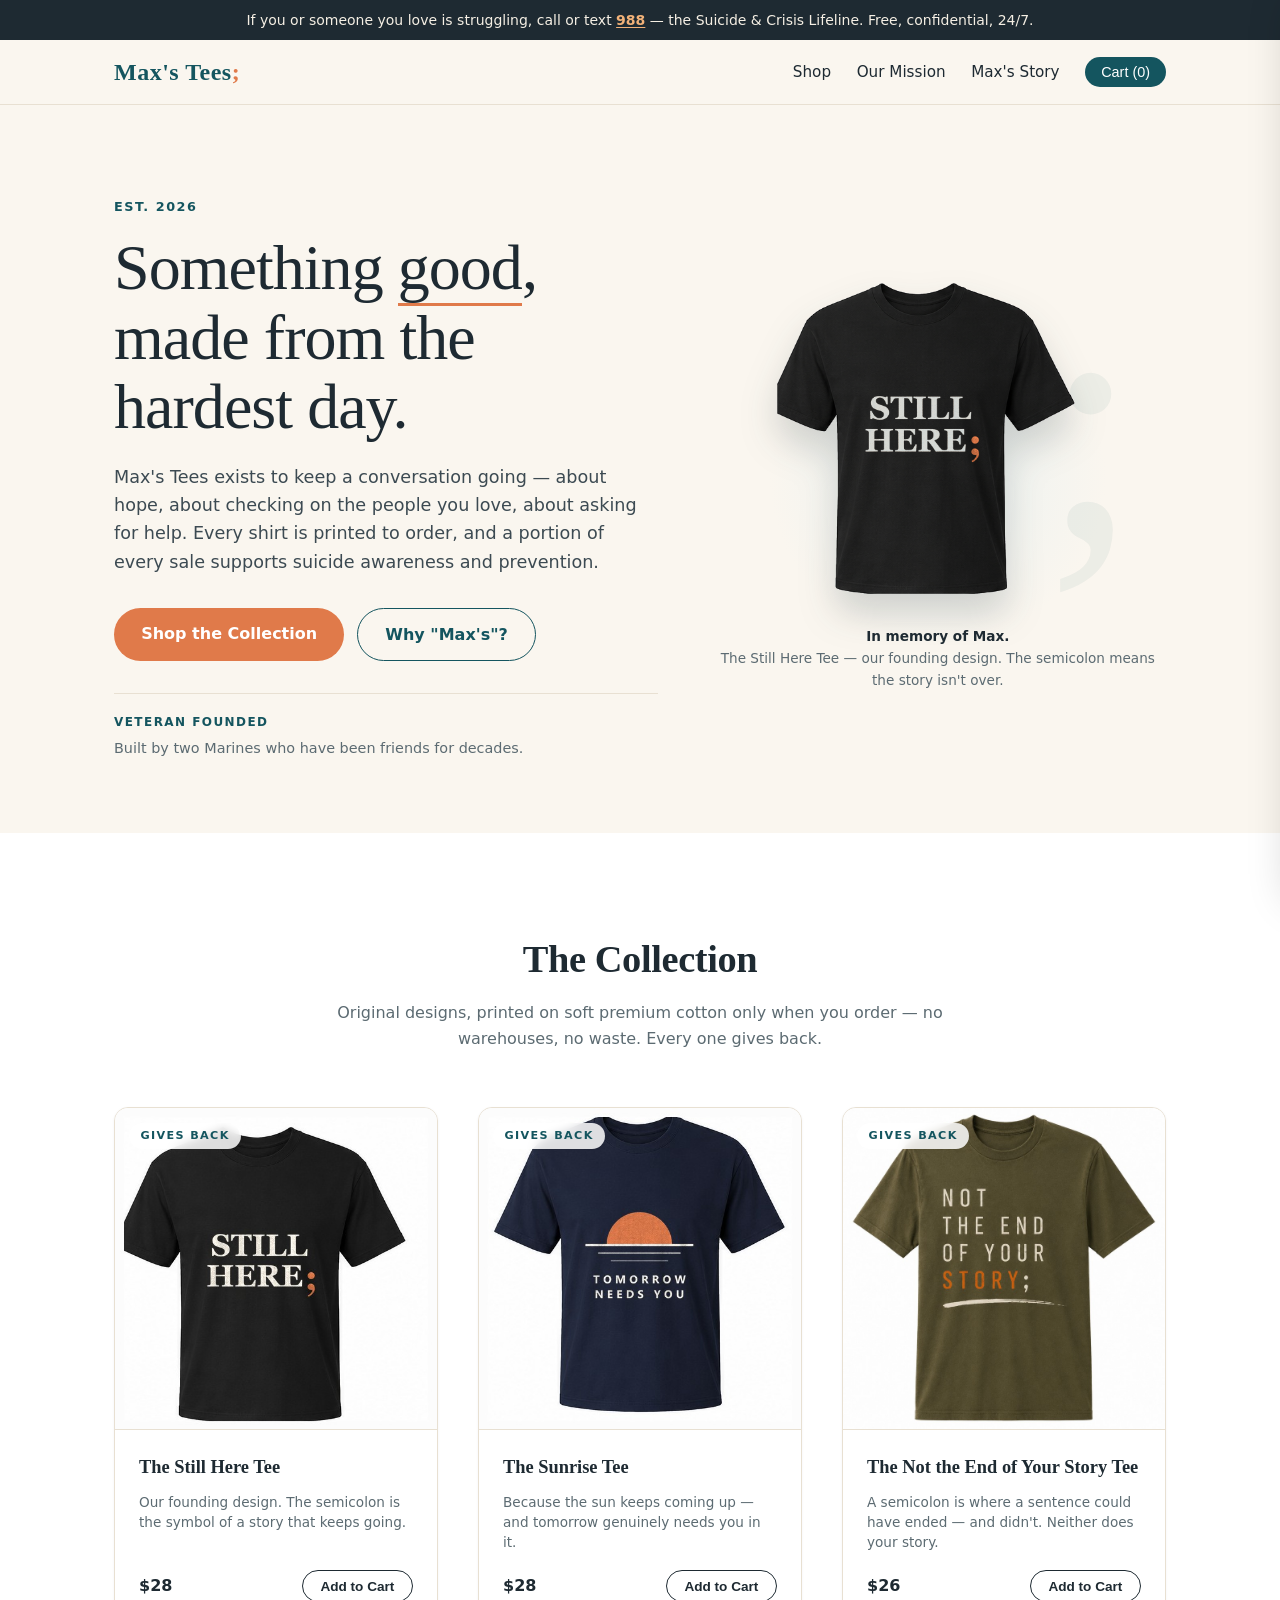
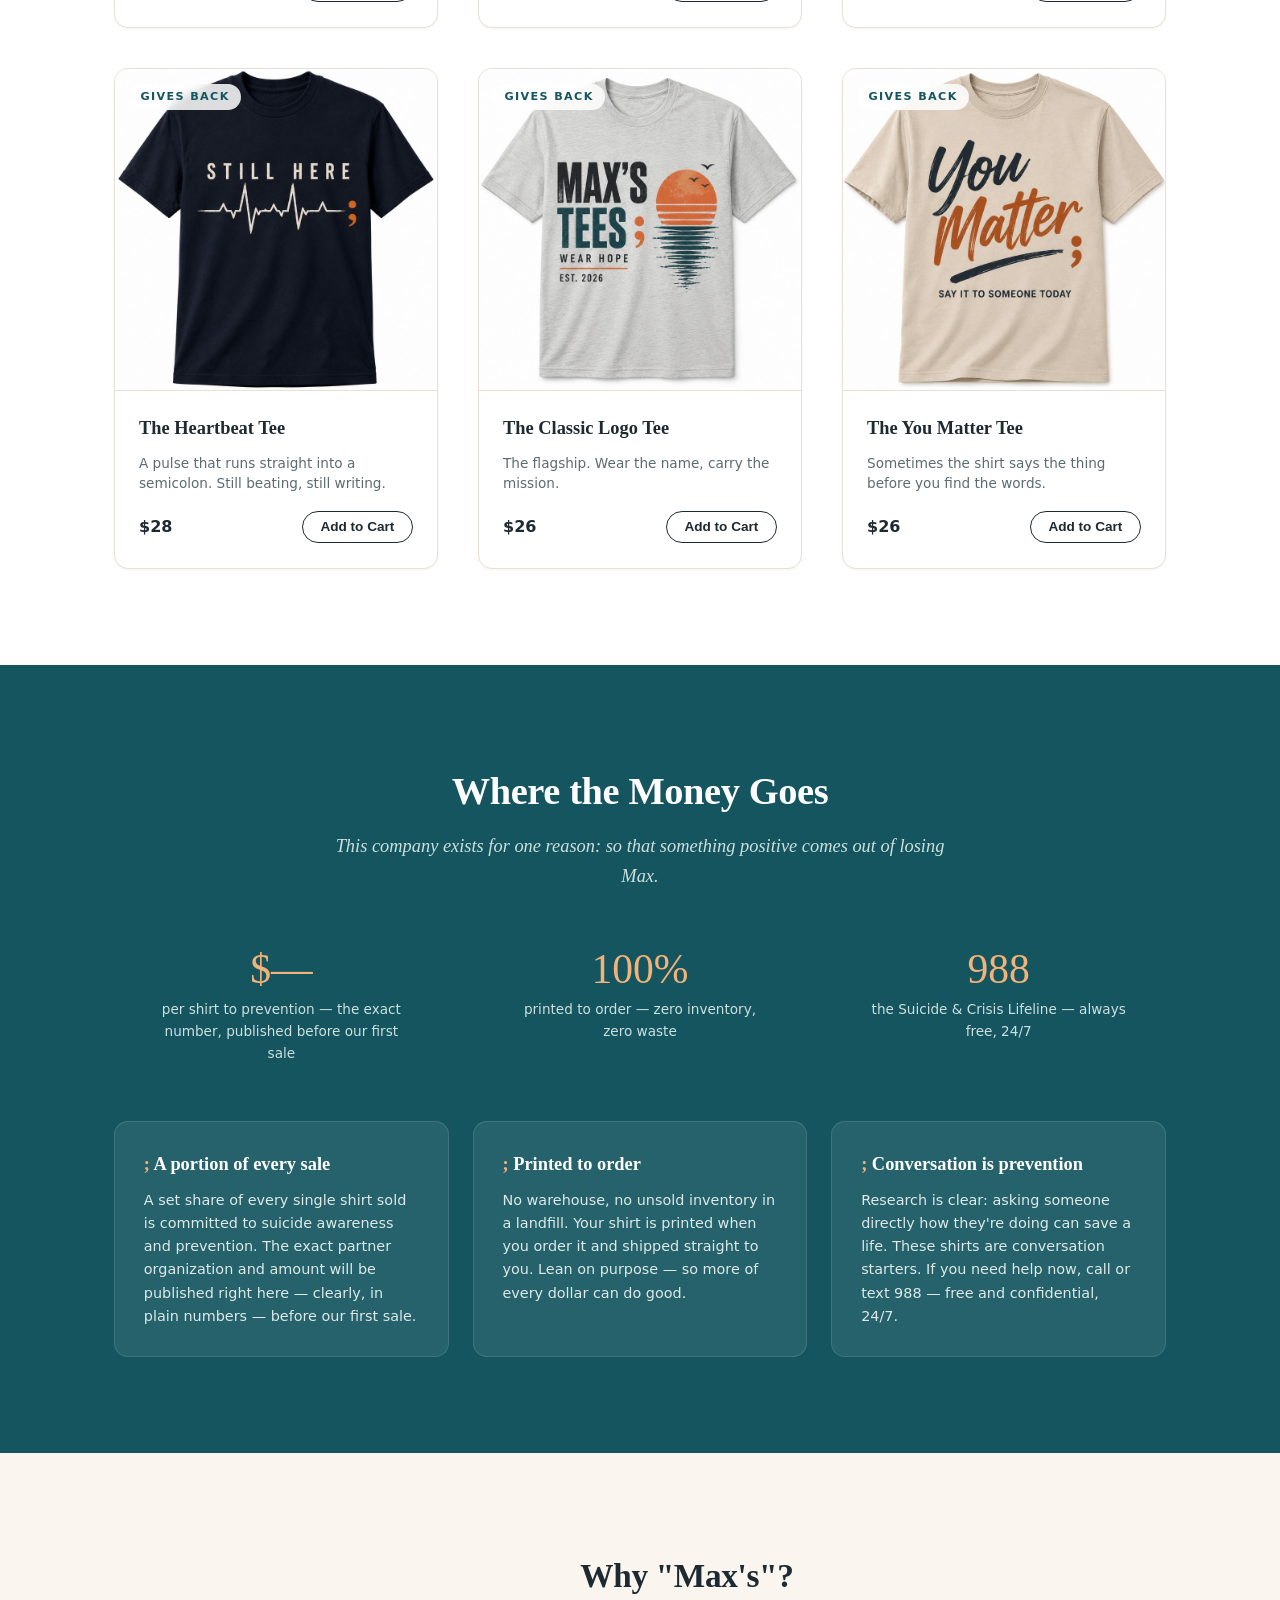
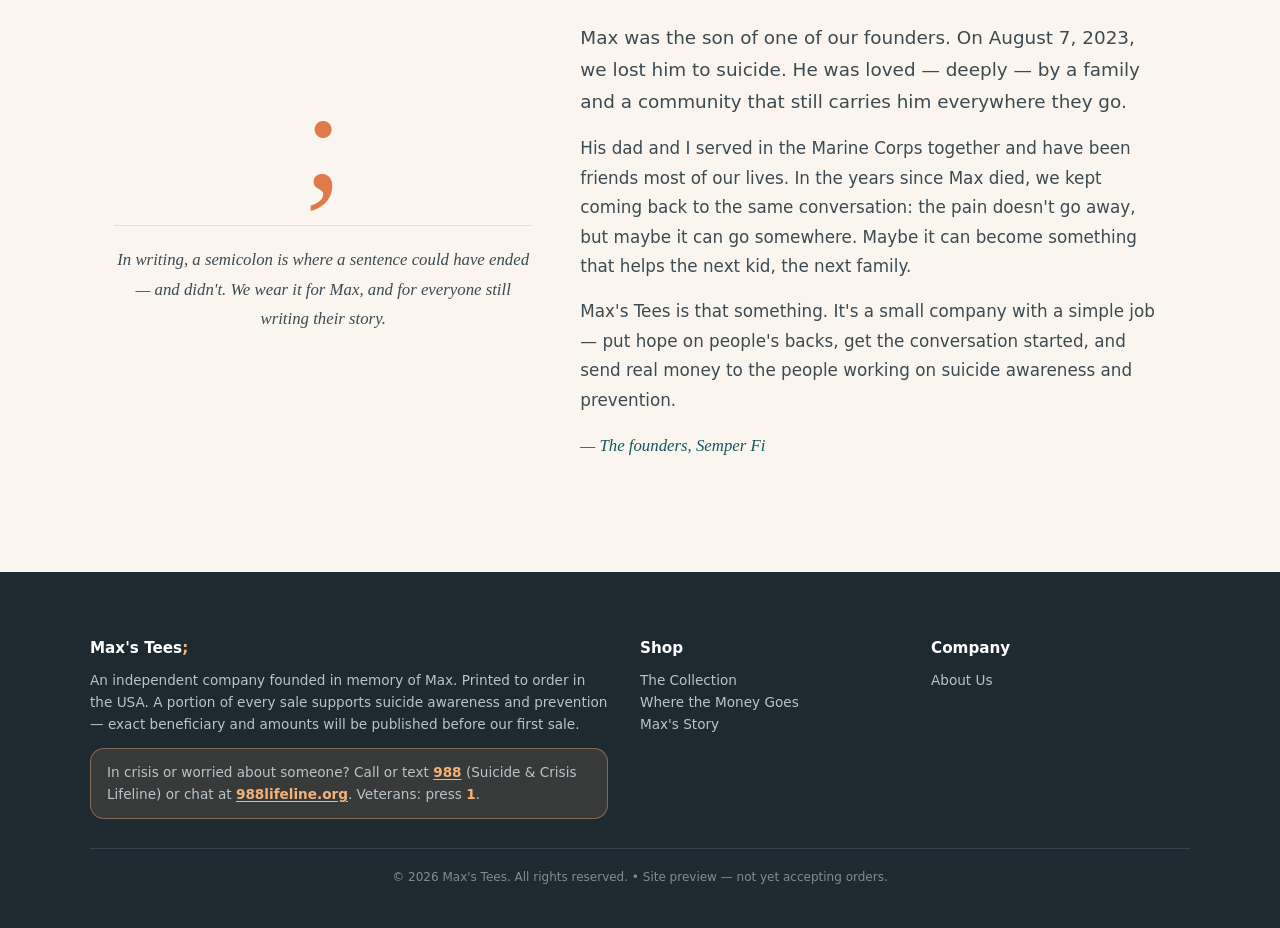
==== index.html @ b29abf9d "Replace Keep Going tee with Not the End of Your Story tee (Jeff's olive mockup) Co-Authored-By: Clau" ====
<!DOCTYPE html>
<html lang="en">
<head>
<meta charset="UTF-8">
<meta name="viewport" content="width=device-width, initial-scale=1.0">
<title>Max's Tees — Wear Hope. Start Conversations.</title>
<meta name="description" content="Max's Tees — a t-shirt company founded in memory of Max. A portion of every sale supports suicide awareness and prevention.">
<meta name="robots" content="noindex"><!-- remove at launch: keeps the preview out of search engines -->
<style>
  :root{
    --cream:#FAF6EF; --cream-deep:#F1EBDF; --ink:#1E2A32; --teal:#14555F;
    --teal-tint:#EAF1F0; --teal-dark:#0E434C; --orange:#E07A4A; --orange-dark:#C96636;
    --card:#FFFFFF; --muted:#5C6B72; --body:#3C4A52; --hairline:#E8E0D2;
    --radius:14px; --radius-pill:999px;
  }
  *{margin:0;padding:0;box-sizing:border-box}
  html{scroll-behavior:smooth}
  body{font-family:"Segoe UI",system-ui,-apple-system,sans-serif;background:var(--cream);color:var(--ink);line-height:1.6}
  h1,h2,h3,.brand{font-family:Georgia,"Times New Roman",serif}
  section{scroll-margin-top:5.5rem}
  .wrap{max-width:1100px;margin:0 auto;padding:0 1.5rem}
  a:focus-visible,button:focus-visible{outline:2px solid var(--teal);outline-offset:3px;border-radius:4px}
  @media(prefers-reduced-motion:reduce){*{transition:none!important;animation:none!important}html{scroll-behavior:auto}}

  .crisis{background:var(--ink);color:#F5EFE4;text-align:center;font-size:.875rem;padding:.55rem 1rem}
  .crisis a{color:#F2B279;font-weight:700;text-decoration:underline;text-underline-offset:2px}

  header{position:sticky;top:0;z-index:50;background:rgba(250,246,239,.92);backdrop-filter:blur(8px);border-bottom:1px solid var(--hairline)}
  .nav{max-width:1100px;margin:0 auto;display:flex;align-items:center;justify-content:space-between;padding:.8rem 1.5rem}
  .brand{font-size:1.5rem;font-weight:700;color:var(--teal);text-decoration:none;letter-spacing:.5px}
  .brand .semi{color:var(--orange);font-weight:900}
  nav ul{display:flex;gap:1.6rem;list-style:none;align-items:center}
  nav a{color:var(--ink);text-decoration:none;font-size:.95rem}
  nav a:hover{color:var(--teal)}
  .cartbtn{background:var(--teal);color:#fff;border:none;border-radius:var(--radius-pill);padding:.45rem 1rem;font-size:.9rem;cursor:pointer;transition:background .2s ease}
  .cartbtn:hover{background:var(--teal-dark)}

  .hero{max-width:1100px;margin:0 auto;padding:5.5rem 1.5rem 4.5rem;display:grid;grid-template-columns:1.2fr 1fr;gap:3rem;align-items:center}
  .kicker{display:inline-block;color:var(--teal);font-size:.8rem;letter-spacing:.12em;text-transform:uppercase;font-weight:600;margin-bottom:1rem}
  .hero h1{font-size:clamp(2.8rem,5.5vw,4rem);line-height:1.08;letter-spacing:-.015em;font-weight:400;margin-bottom:1.4rem}
  .hero h1 em{font-style:normal;border-bottom:3px solid var(--orange)}
  .hero p{color:var(--body);font-size:1.1rem;max-width:34rem;margin-bottom:2rem}
  .ctarow{display:flex;gap:.8rem;flex-wrap:wrap}
  .cta{display:inline-block;background:var(--orange);color:#fff;text-decoration:none;padding:.8rem 1.7rem;border-radius:var(--radius-pill);font-weight:600;transition:background .2s ease,transform .2s ease,box-shadow .2s ease}
  .cta:hover{background:var(--orange-dark);transform:translateY(-1px);box-shadow:0 6px 16px rgba(224,122,74,.35)}
  .cta.ghost{background:transparent;color:var(--teal);border:1.5px solid var(--teal);font-weight:600}
  .cta.ghost:hover{background:var(--teal-tint);box-shadow:none}
  .founders{border-top:1px solid var(--hairline);padding-top:1.2rem;margin-top:2rem;max-width:34rem}
  .founders .vf{display:block;font-size:.75rem;letter-spacing:.12em;text-transform:uppercase;font-weight:700;color:var(--teal);margin-bottom:.2rem}
  .founders span:last-child{font-size:.9rem;color:var(--muted)}

  .herostage{position:relative;text-align:center;padding:2rem 0}
  .herostage .halo{position:absolute;inset:0;margin:auto;width:min(340px,90%);aspect-ratio:1;border-radius:50%;background:radial-gradient(circle,var(--teal-tint) 0%,rgba(234,241,240,0) 70%)}
  .herostage .halo::after{content:";";position:absolute;font-family:Georgia,serif;font-size:22rem;color:rgba(20,85,95,.06);top:-4rem;right:-2rem;line-height:1}
  .herostage img{position:relative;width:100%;max-width:340px;filter:drop-shadow(0 20px 18px rgba(30,42,50,.18))}
  .herostage .cap{position:relative;font-size:.85rem;color:var(--muted);margin-top:1rem}
  .herostage .cap b{color:var(--ink)}

  .band{padding:6rem 0}
  .band.white{background:#FFFFFF}
  .band.teal{background:var(--teal);color:#F2F7F6}
  .sechead{text-align:center;margin-bottom:3.5rem}
  .sechead h2{font-size:clamp(1.9rem,3vw,2.6rem);letter-spacing:-.01em;color:var(--ink)}
  .sechead p{color:var(--muted);max-width:40rem;margin:.6rem auto 0}
  .band.teal .sechead h2{color:#fff}
  .band.teal .sechead p{color:#CDE0DE;font-family:Georgia,serif;font-style:italic;font-size:1.15rem}

  .grid{display:grid;grid-template-columns:repeat(3,1fr);gap:2.5rem}
  .product{background:var(--card);border-radius:var(--radius);overflow:hidden;border:1px solid var(--hairline);box-shadow:0 1px 3px rgba(30,42,50,.05);display:flex;flex-direction:column;transition:box-shadow .3s ease,border-color .3s ease}
  .product:hover{border-color:#D8CFBC;box-shadow:0 12px 32px rgba(30,42,50,.10)}
  .art{position:relative;background:#fff;aspect-ratio:1/1;overflow:hidden;border-bottom:1px solid var(--hairline)}
  .art img{width:100%;height:100%;object-fit:cover;transition:transform .35s ease}
  .product:hover .art img{transform:scale(1.05)}
  .give{position:absolute;top:.9rem;left:.9rem;background:rgba(255,255,255,.85);backdrop-filter:blur(4px);padding:.25rem .7rem;border-radius:var(--radius-pill);font-size:.7rem;color:var(--teal);letter-spacing:.12em;text-transform:uppercase;font-weight:600}
  .pbody{padding:1.4rem 1.5rem 1.6rem;display:flex;flex-direction:column;gap:.6rem;flex:1}
  .pname{font-family:Georgia,serif;font-weight:700;font-size:1.15rem}
  .pdesc{font-size:.85rem;line-height:1.5;color:var(--muted);flex:1}
  .prow{display:flex;align-items:center;justify-content:space-between;margin-top:.5rem}
  .price{font-weight:600;color:var(--ink);font-size:1rem;font-variant-numeric:tabular-nums}
  .add{background:none;color:var(--ink);border:1.5px solid var(--ink);border-radius:var(--radius-pill);padding:.45rem 1.1rem;cursor:pointer;font-size:.85rem;font-weight:600;transition:all .2s ease}
  .add:hover{background:var(--ink);color:#fff}

  .stats{display:grid;grid-template-columns:repeat(3,1fr);gap:1.5rem;text-align:center;margin-bottom:3.5rem}
  .stat .num{font-family:Georgia,serif;font-size:2.6rem;color:#F2B279;line-height:1.1}
  .stat .lab{font-size:.85rem;color:#CDE0DE;max-width:16rem;margin:.4rem auto 0}
  .mcards{display:grid;grid-template-columns:repeat(auto-fit,minmax(240px,1fr));gap:1.5rem}
  .mcard{background:rgba(255,255,255,.08);border:1px solid rgba(255,255,255,.12);border-radius:var(--radius);padding:1.8rem}
  .mcard h3{font-family:Georgia,serif;font-size:1.15rem;margin-bottom:.6rem;color:#fff}
  .mcard h3::before{content:"; ";color:#F2B279}
  .mcard p{font-size:.9rem;color:#DCE9E7}

  .story{display:grid;grid-template-columns:1fr 1.4fr;gap:3rem;align-items:center}
  .memorial{text-align:center}
  .memorial .semiBig{font-size:9rem;color:var(--orange);font-family:Georgia,serif;line-height:.9}
  .memorial p{font-family:Georgia,serif;font-style:italic;font-size:1.05rem;color:var(--ink);max-width:16rem;margin:1.2rem auto 0;border-top:1px solid var(--hairline);padding-top:1.2rem}
  .story h2{color:var(--ink);font-size:clamp(1.8rem,2.6vw,2.4rem);letter-spacing:-.01em;margin-bottom:1.2rem}
  .story p{color:var(--body);font-size:1.05rem;line-height:1.75;max-width:56ch;margin-bottom:1rem}
  .story p.lede{font-size:1.15rem}
  .story .sig{font-family:Georgia,serif;font-style:italic;color:var(--teal)}

  footer{background:var(--ink);color:#B9C4C9;padding:4rem 1.5rem 2.5rem}
  .fwrap{max-width:1100px;margin:0 auto;display:grid;grid-template-columns:2fr 1fr 1fr;gap:2rem}
  footer h4{color:#fff;margin-bottom:.6rem;font-size:.95rem}
  footer h4 .semi{color:#F2B279}
  footer p,footer a{font-size:.85rem;color:#B9C4C9;text-decoration:none}
  footer a:hover{color:#fff}
  .f988{background:rgba(242,178,121,.12);border:1px solid rgba(242,178,121,.4);border-radius:var(--radius);padding:.8rem 1rem;margin-top:.8rem;font-size:.85rem}
  .f988 b{color:#F2B279}
  .f988 a{color:#F2B279;font-weight:700;text-decoration:underline;text-underline-offset:2px}
  .copyright{max-width:1100px;margin:1.8rem auto 0;padding-top:1.2rem;border-top:1px solid #33424B;font-size:.75rem;color:#7E8D94;text-align:center}

  .scrim{position:fixed;inset:0;background:rgba(30,42,50,.35);opacity:0;pointer-events:none;transition:opacity .25s ease;z-index:90}
  .scrim.show{opacity:1;pointer-events:auto}
  .drawer{position:fixed;top:0;right:-380px;width:360px;max-width:92vw;height:100vh;background:#fff;box-shadow:-10px 0 40px rgba(0,0,0,.18);z-index:100;transition:right .25s ease;display:flex;flex-direction:column}
  .drawer.open{right:0}
  .dhead{display:flex;justify-content:space-between;align-items:center;padding:1rem 1.5rem;border-bottom:1px solid #EEE}
  .dclose{background:none;border:none;font-size:1.3rem;cursor:pointer;color:var(--muted)}
  .ditems{flex:1;overflow-y:auto;padding:1rem 1.5rem}
  .ditem{display:flex;justify-content:space-between;gap:.6rem;padding:.6rem 0;border-bottom:1px dashed var(--hairline);font-size:.9rem}
  .ditem .qty{color:var(--muted)}
  .dempty{color:var(--muted);font-size:.9rem;text-align:center;margin-top:2rem}
  .dfoot{padding:1rem 1.5rem;border-top:1px solid #EEE}
  .subtotal{display:flex;justify-content:space-between;font-weight:700;margin-bottom:.8rem;font-variant-numeric:tabular-nums}
  .checkout{width:100%;background:var(--orange);color:#fff;border:none;border-radius:var(--radius-pill);padding:.8rem;font-weight:600;cursor:pointer;transition:background .2s ease}
  .checkout:hover{background:var(--orange-dark)}
  .dnote{font-size:.75rem;color:var(--muted);text-align:center;margin-top:.6rem}

  .toast{position:fixed;bottom:1.5rem;left:50%;transform:translateX(-50%) translateY(20px);background:var(--ink);color:#fff;padding:.7rem 1.4rem;border-radius:var(--radius-pill);font-size:.9rem;opacity:0;pointer-events:none;transition:all .25s ease;z-index:120}
  .toast.show{opacity:1;transform:translateX(-50%) translateY(0)}

  @media(max-width:900px){
    .grid{grid-template-columns:repeat(2,1fr);gap:1.5rem}
  }
  @media(max-width:820px){
    .hero{grid-template-columns:1fr;padding-top:3rem;gap:2rem}
    .story{grid-template-columns:1fr}
    .memorial .semiBig{font-size:6rem}
    .fwrap{grid-template-columns:1fr}
    .stats{grid-template-columns:1fr;gap:1rem}
    nav ul{gap:1rem}
    nav ul li.hidesm{display:none}
    .band{padding:4rem 0}
  }
  @media(max-width:560px){
    .grid{grid-template-columns:1fr}
  }
</style>
</head>
<body>

<div class="crisis">If you or someone you love is struggling, call or text <a href="tel:988">988</a> — the Suicide &amp; Crisis Lifeline. Free, confidential, 24/7.</div>

<header>
  <div class="nav">
    <a class="brand" href="#top">Max's Tees<span class="semi">;</span></a>
    <nav>
      <ul>
        <li><a href="#shop">Shop</a></li>
        <li class="hidesm"><a href="#mission">Our Mission</a></li>
        <li class="hidesm"><a href="#story">Max's Story</a></li>
        <li><button class="cartbtn" onclick="toggleDrawer()">Cart (<span id="cartCount">0</span>)</button></li>
      </ul>
    </nav>
  </div>
</header>

<main id="top">
  <div class="hero">
    <div>
      <span class="kicker">Est. 2026</span>
      <h1>Something <em>good</em>, made from the hardest day.</h1>
      <p>Max's Tees exists to keep a conversation going — about hope, about checking on the people you love, about asking for help. Every shirt is printed to order, and a portion of every sale supports suicide awareness and prevention.</p>
      <div class="ctarow">
        <a class="cta" href="#shop">Shop the Collection</a>
        <a class="cta ghost" href="#story">Why "Max's"?</a>
      </div>
      <div class="founders">
        <span class="vf">Veteran Founded</span>
        <span>Built by two Marines who have been friends for decades.</span>
      </div>
    </div>
    <div class="herostage">
      <div class="halo"></div>
      <img src="img/tee-still-here-cut.png" alt="The Still Here Tee — black shirt with STILL HERE; printed on the chest">
      <div class="cap"><b>In memory of Max.</b><br>The Still Here Tee — our founding design. The semicolon means the story isn't over.</div>
    </div>
  </div>

  <section id="shop" class="band white">
    <div class="wrap">
      <div class="sechead">
        <h2>The Collection</h2>
        <p>Original designs, printed on soft premium cotton only when you order — no warehouses, no waste. Every one gives back.</p>
      </div>
      <div class="grid">

        <div class="product">
          <div class="art"><span class="give">Gives back</span><img src="img/tee-still-here.jpg" alt="Black tee printed with STILL HERE;"></div>
          <div class="pbody">
            <div class="pname">The Still Here Tee</div>
            <div class="pdesc">Our founding design. The semicolon is the symbol of a story that keeps going.</div>
            <div class="prow"><span class="price">$28</span><button class="add" onclick="addToCart('The Still Here Tee',28)">Add to Cart</button></div>
          </div>
        </div>

        <div class="product">
          <div class="art"><span class="give">Gives back</span><img src="img/tee-sunrise.jpg" alt="Navy tee printed with a rising sun and TOMORROW NEEDS YOU"></div>
          <div class="pbody">
            <div class="pname">The Sunrise Tee</div>
            <div class="pdesc">Because the sun keeps coming up — and tomorrow genuinely needs you in it.</div>
            <div class="prow"><span class="price">$28</span><button class="add" onclick="addToCart('The Sunrise Tee',28)">Add to Cart</button></div>
          </div>
        </div>

        <div class="product">
          <div class="art"><span class="give">Gives back</span><img src="img/tee-story.jpg" alt="Military green tee printed with NOT THE END OF YOUR STORY; and an underline stroke"></div>
          <div class="pbody">
            <div class="pname">The Not the End of Your Story Tee</div>
            <div class="pdesc">A semicolon is where a sentence could have ended — and didn't. Neither does your story.</div>
            <div class="prow"><span class="price">$26</span><button class="add" onclick="addToCart('The Not the End of Your Story Tee',26)">Add to Cart</button></div>
          </div>
        </div>

        <div class="product">
          <div class="art"><span class="give">Gives back</span><img src="img/tee-heartbeat.jpg" alt="Navy tee printed with STILL HERE above a heartbeat line ending in a semicolon"></div>
          <div class="pbody">
            <div class="pname">The Heartbeat Tee</div>
            <div class="pdesc">A pulse that runs straight into a semicolon. Still beating, still writing.</div>
            <div class="prow"><span class="price">$28</span><button class="add" onclick="addToCart('The Heartbeat Tee',28)">Add to Cart</button></div>
          </div>
        </div>

        <div class="product">
          <div class="art"><span class="give">Gives back</span><img src="img/tee-logo.jpg" alt="Heather gray tee with the MAX'S TEES; logo, Wear Hope Est. 2026, and a sunset over water"></div>
          <div class="pbody">
            <div class="pname">The Classic Logo Tee</div>
            <div class="pdesc">The flagship. Wear the name, carry the mission.</div>
            <div class="prow"><span class="price">$26</span><button class="add" onclick="addToCart('The Classic Logo Tee',26)">Add to Cart</button></div>
          </div>
        </div>

        <div class="product">
          <div class="art"><span class="give">Gives back</span><img src="img/tee-you-matter.jpg" alt="Sand tee printed with You Matter in brush script, a semicolon, and Say It To Someone Today"></div>
          <div class="pbody">
            <div class="pname">The You Matter Tee</div>
            <div class="pdesc">Sometimes the shirt says the thing before you find the words.</div>
            <div class="prow"><span class="price">$26</span><button class="add" onclick="addToCart('The You Matter Tee',26)">Add to Cart</button></div>
          </div>
        </div>

      </div>
    </div>
  </section>

  <section id="mission" class="band teal">
    <div class="wrap">
      <div class="sechead">
        <h2>Where the Money Goes</h2>
        <p>This company exists for one reason: so that something positive comes out of losing Max.</p>
      </div>
      <div class="stats">
        <div class="stat"><div class="num">$&mdash;</div><div class="lab">per shirt to prevention — the exact number, published before our first sale</div></div>
        <div class="stat"><div class="num">100%</div><div class="lab">printed to order — zero inventory, zero waste</div></div>
        <div class="stat"><div class="num">988</div><div class="lab">the Suicide &amp; Crisis Lifeline — always free, 24/7</div></div>
      </div>
      <div class="mcards">
        <div class="mcard">
          <h3>A portion of every sale</h3>
          <p>A set share of every single shirt sold is committed to suicide awareness and prevention. The exact partner organization and amount will be published right here — clearly, in plain numbers — before our first sale.</p>
        </div>
        <div class="mcard">
          <h3>Printed to order</h3>
          <p>No warehouse, no unsold inventory in a landfill. Your shirt is printed when you order it and shipped straight to you. Lean on purpose — so more of every dollar can do good.</p>
        </div>
        <div class="mcard">
          <h3>Conversation is prevention</h3>
          <p>Research is clear: asking someone directly how they're doing can save a life. These shirts are conversation starters. If you need help now, call or text 988 — free and confidential, 24/7.</p>
        </div>
      </div>
    </div>
  </section>

  <section id="story" class="band">
    <div class="wrap">
      <div class="story">
        <div class="memorial">
          <div class="semiBig">;</div>
          <p>In writing, a semicolon is where a sentence could have ended — and didn't. We wear it for Max, and for everyone still writing their story.</p>
        </div>
        <div>
          <h2>Why "Max's"?</h2>
          <p class="lede">Max was the son of one of our founders. On August 7, 2023, we lost him to suicide. He was loved — deeply — by a family and a community that still carries him everywhere they go.</p>
          <p>His dad and I served in the Marine Corps together and have been friends most of our lives. In the years since Max died, we kept coming back to the same conversation: the pain doesn't go away, but maybe it can go somewhere. Maybe it can become something that helps the next kid, the next family.</p>
          <p>Max's Tees is that something. It's a small company with a simple job — put hope on people's backs, get the conversation started, and send real money to the people working on suicide awareness and prevention.</p>
          <p class="sig">— The founders, Semper Fi</p>
        </div>
      </div>
    </div>
  </section>
</main>

<footer>
  <div class="fwrap">
    <div>
      <h4>Max's Tees<span class="semi">;</span></h4>
      <p>An independent company founded in memory of Max. Printed to order in the USA. A portion of every sale supports suicide awareness and prevention — exact beneficiary and amounts will be published before our first sale.</p>
      <div class="f988">In crisis or worried about someone? Call or text <a href="tel:988">988</a> (Suicide &amp; Crisis Lifeline) or chat at <a href="https://988lifeline.org">988lifeline.org</a>. Veterans: press <b>1</b>.</div>
    </div>
    <div>
      <h4>Shop</h4>
      <p><a href="#shop">The Collection</a></p>
      <p><a href="#mission">Where the Money Goes</a></p>
      <p><a href="#story">Max's Story</a></p>
    </div>
    <div>
      <h4>Company</h4>
      <p><a href="#story">About Us</a></p>
    </div>
  </div>
  <div class="copyright">&copy; 2026 Max's Tees. All rights reserved. &bull; Site preview — not yet accepting orders.</div>
</footer>

<div class="scrim" id="scrim" onclick="toggleDrawer()"></div>
<div class="drawer" id="drawer">
  <div class="dhead"><strong>Your Cart</strong><button class="dclose" onclick="toggleDrawer()">&times;</button></div>
  <div class="ditems" id="ditems"><div class="dempty">Your cart is empty — go find a shirt that says something.</div></div>
  <div class="dfoot">
    <div class="subtotal"><span>Subtotal</span><span id="subtotal">$0</span></div>
    <button class="checkout" onclick="toast('Checkout opens at launch — thanks for previewing Max\'s Tees')">Checkout</button>
    <div class="dnote">Preview mode: ordering goes live at launch.</div>
  </div>
</div>

<div class="toast" id="toast"></div>

<script>
  const cart = {};
  function addToCart(name, price){
    cart[name] = cart[name] || {price, qty:0};
    cart[name].qty++;
    render();
    toast(name + ' added to cart');
  }
  function render(){
    let count=0, sub=0, html='';
    for(const [name,item] of Object.entries(cart)){
      count += item.qty; sub += item.qty*item.price;
      html += `<div class="ditem"><span>${name} <span class="qty">&times;${item.qty}</span></span><span>$${item.qty*item.price}</span></div>`;
    }
    document.getElementById('cartCount').textContent = count;
    document.getElementById('subtotal').textContent = '$'+sub;
    document.getElementById('ditems').innerHTML = html || '<div class="dempty">Your cart is empty — go find a shirt that says something.</div>';
  }
  function toggleDrawer(){
    document.getElementById('drawer').classList.toggle('open');
    document.getElementById('scrim').classList.toggle('show');
  }
  let toastTimer;
  function toast(msg){
    const t = document.getElementById('toast');
    t.textContent = msg; t.classList.add('show');
    clearTimeout(toastTimer);
    toastTimer = setTimeout(()=>t.classList.remove('show'), 2200);
  }
</script>
</body>
</html>
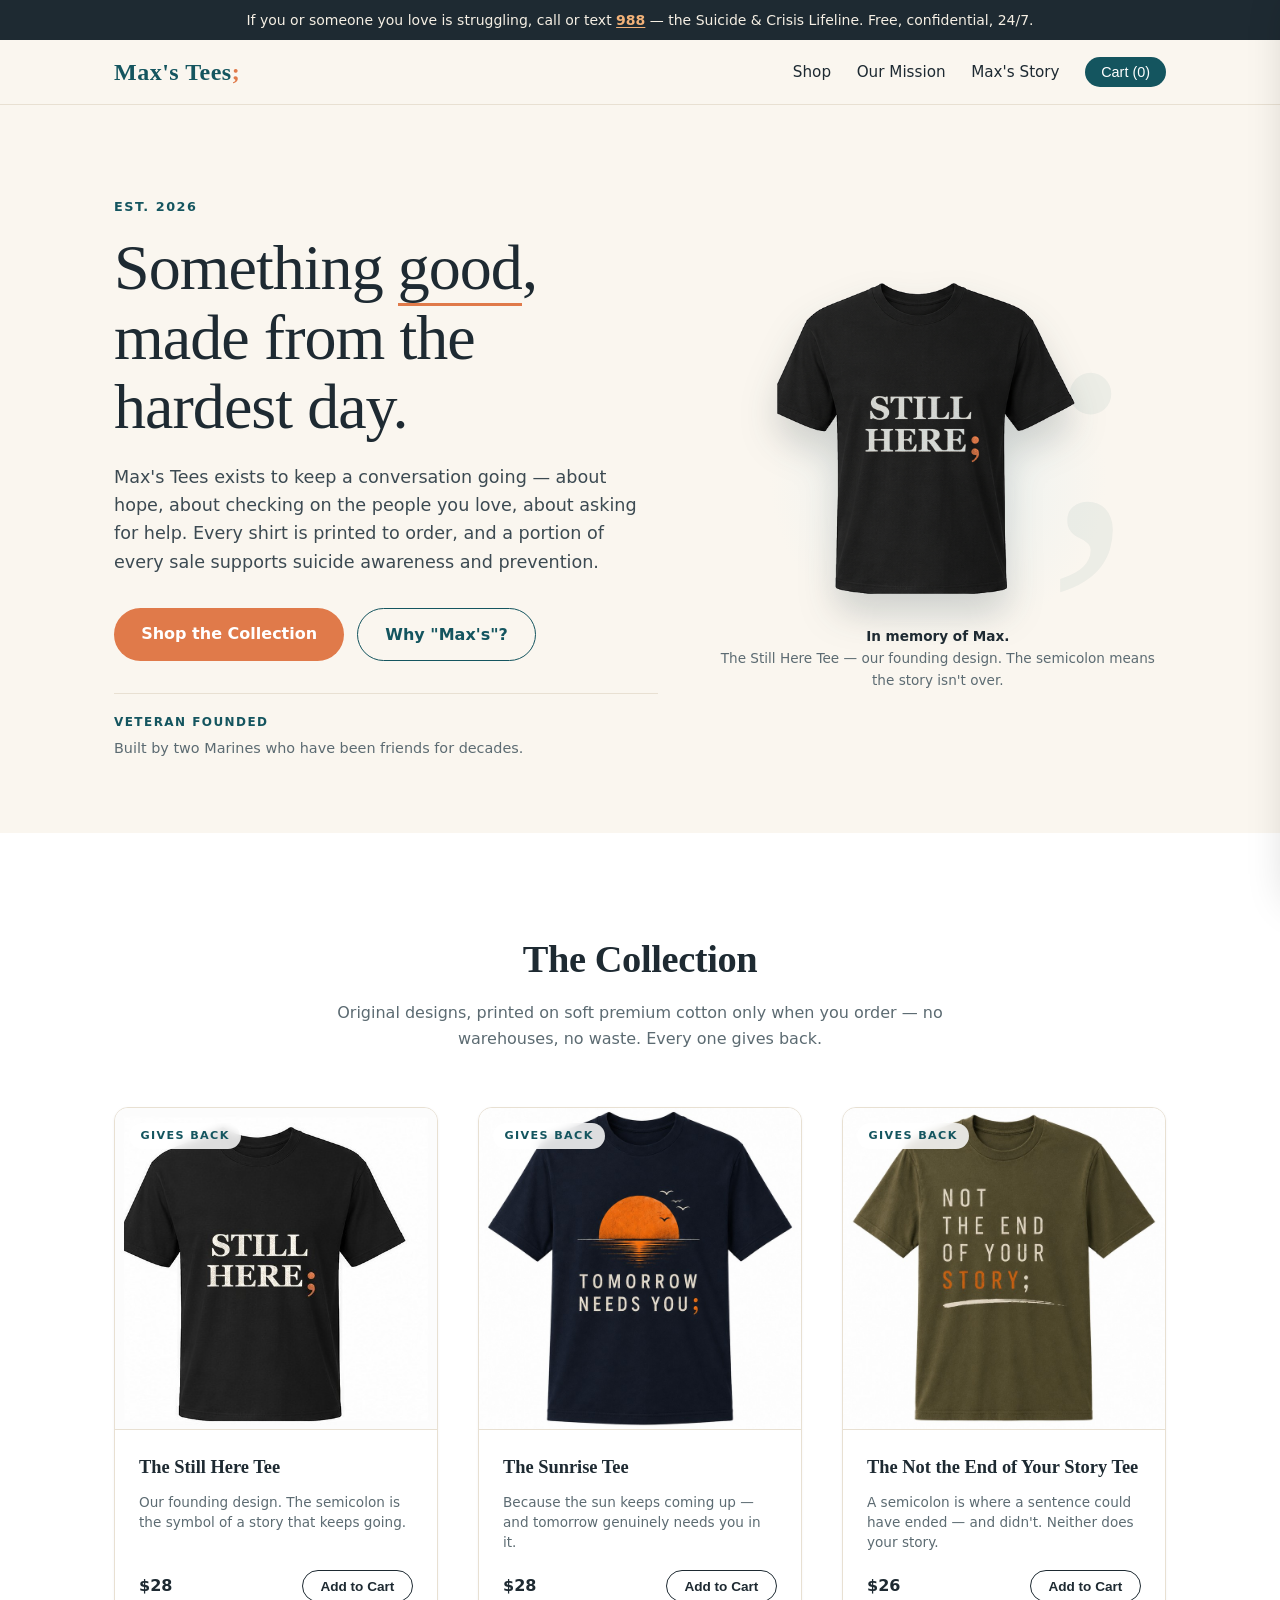
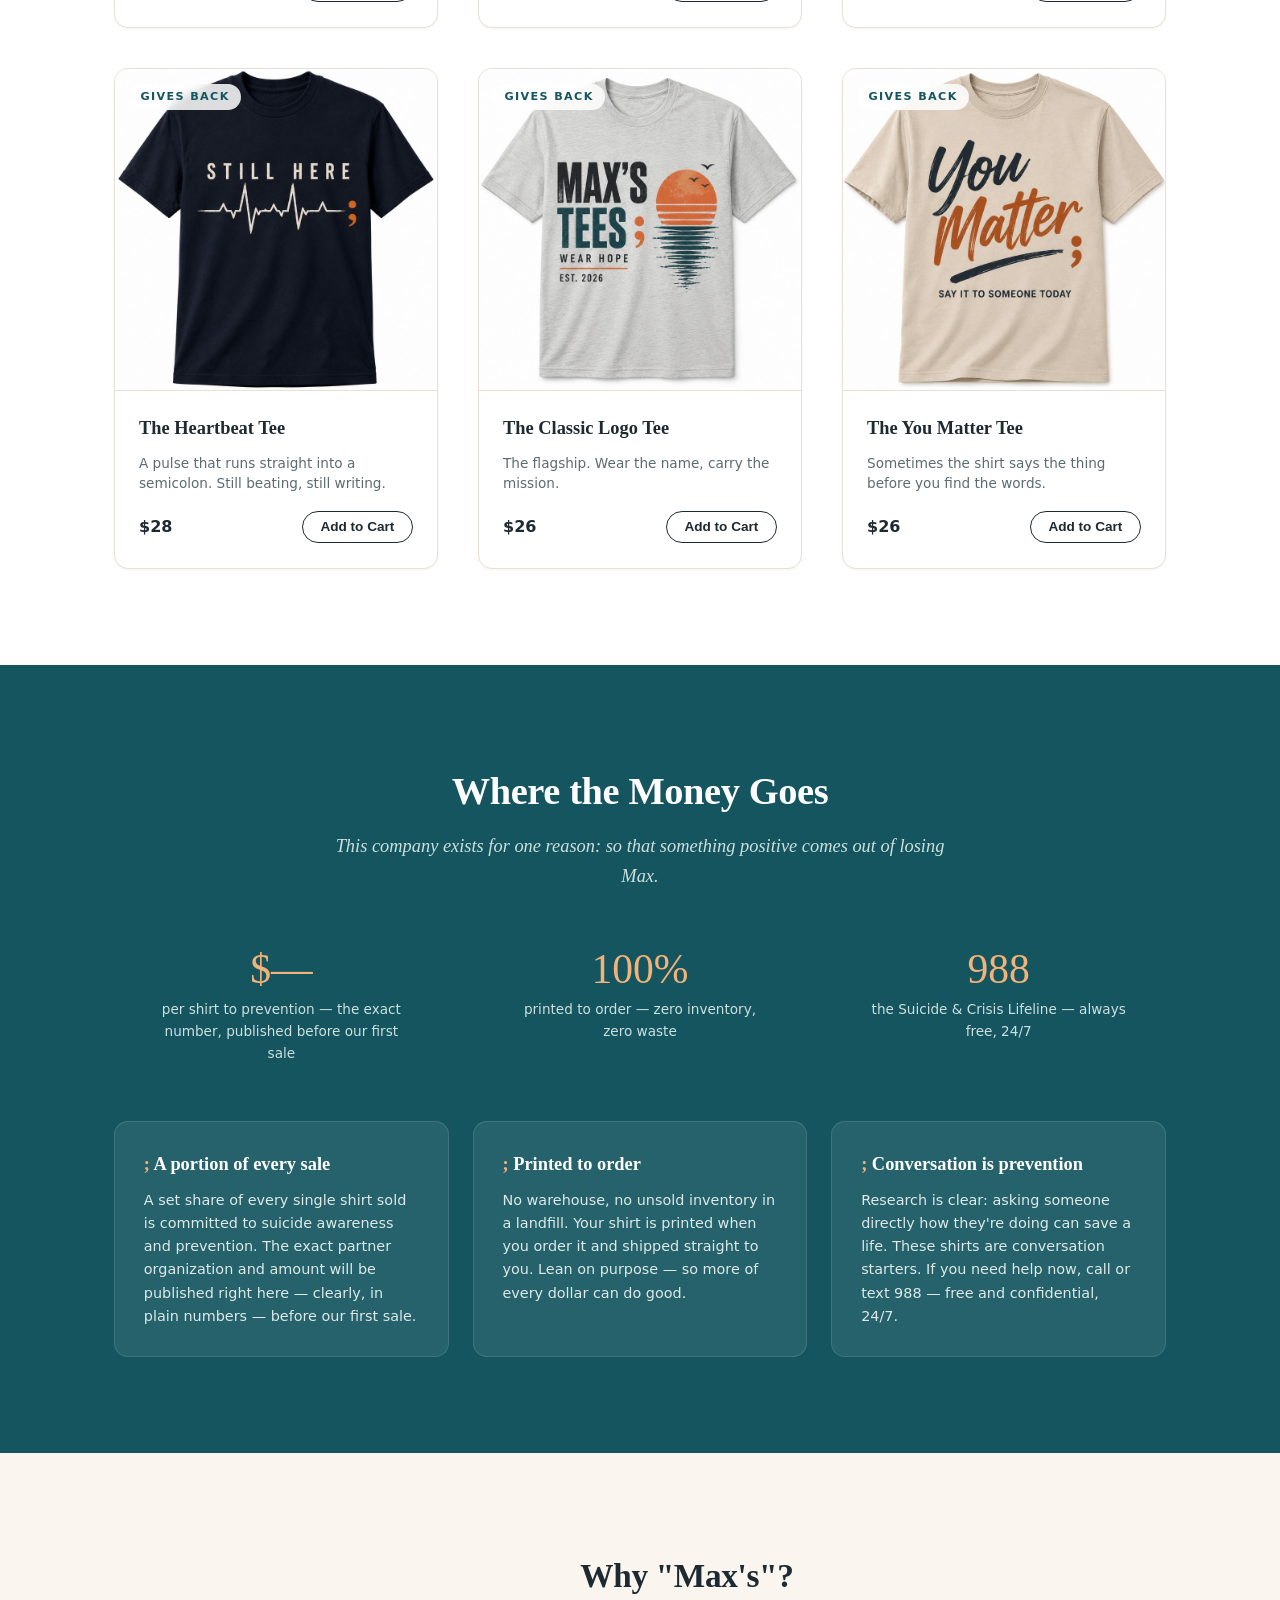
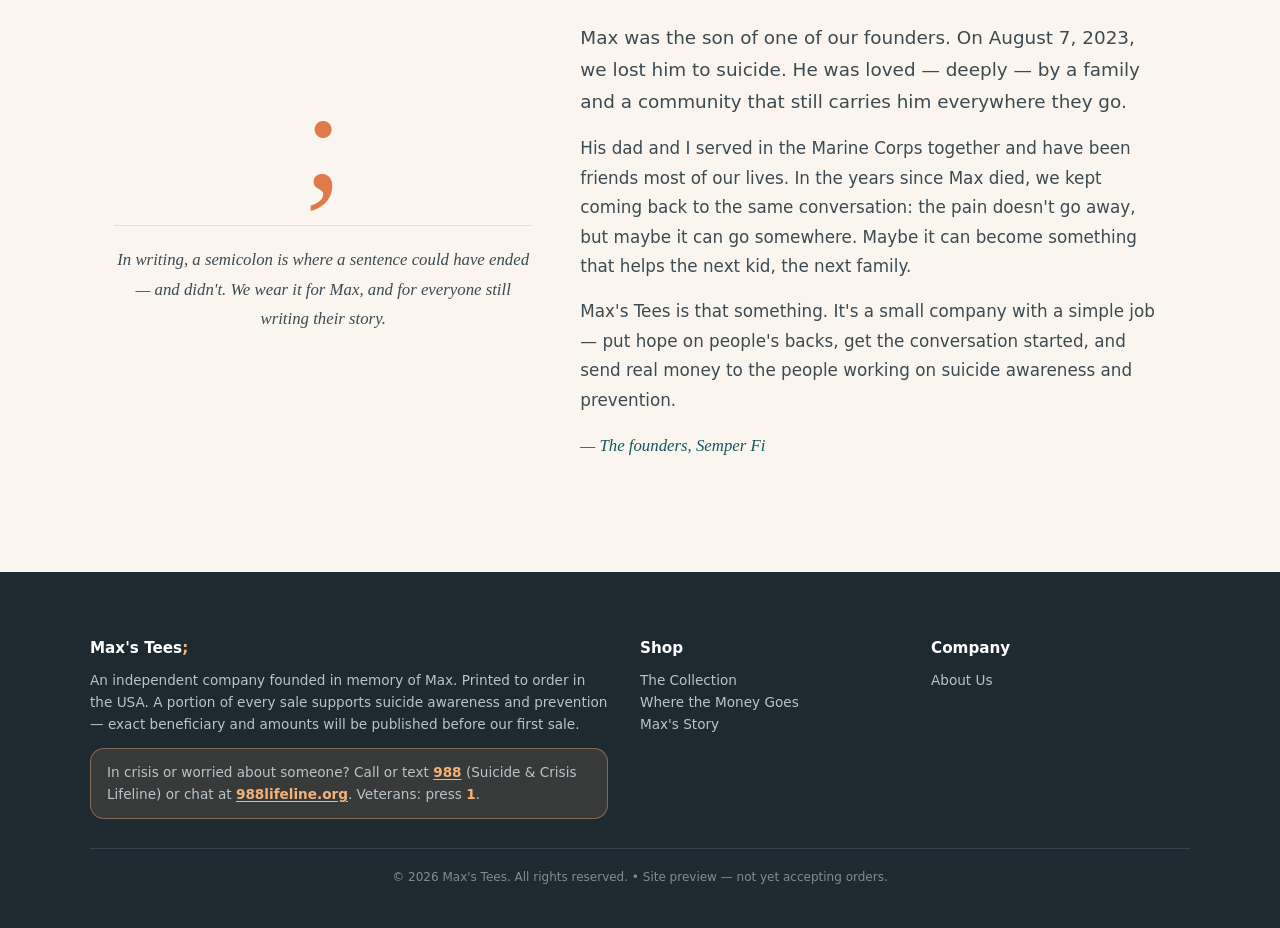
==== commit 856035fc: "Sunrise tee: swap in Jeff's Tomorrow Needs You navy sunset mockup Co-Authored-By: Claude Fable 5 <no" ====
--- a/index.html
+++ b/index.html
@@ -204,7 +204,7 @@
         </div>
 
         <div class="product">
-          <div class="art"><span class="give">Gives back</span><img src="img/tee-sunrise.jpg" alt="Navy tee printed with a rising sun and TOMORROW NEEDS YOU"></div>
+          <div class="art"><span class="give">Gives back</span><img src="img/tee-sunrise.jpg" alt="Navy tee printed with a large sun setting over water, birds, and TOMORROW NEEDS YOU;"></div>
           <div class="pbody">
             <div class="pname">The Sunrise Tee</div>
             <div class="pdesc">Because the sun keeps coming up — and tomorrow genuinely needs you in it.</div>
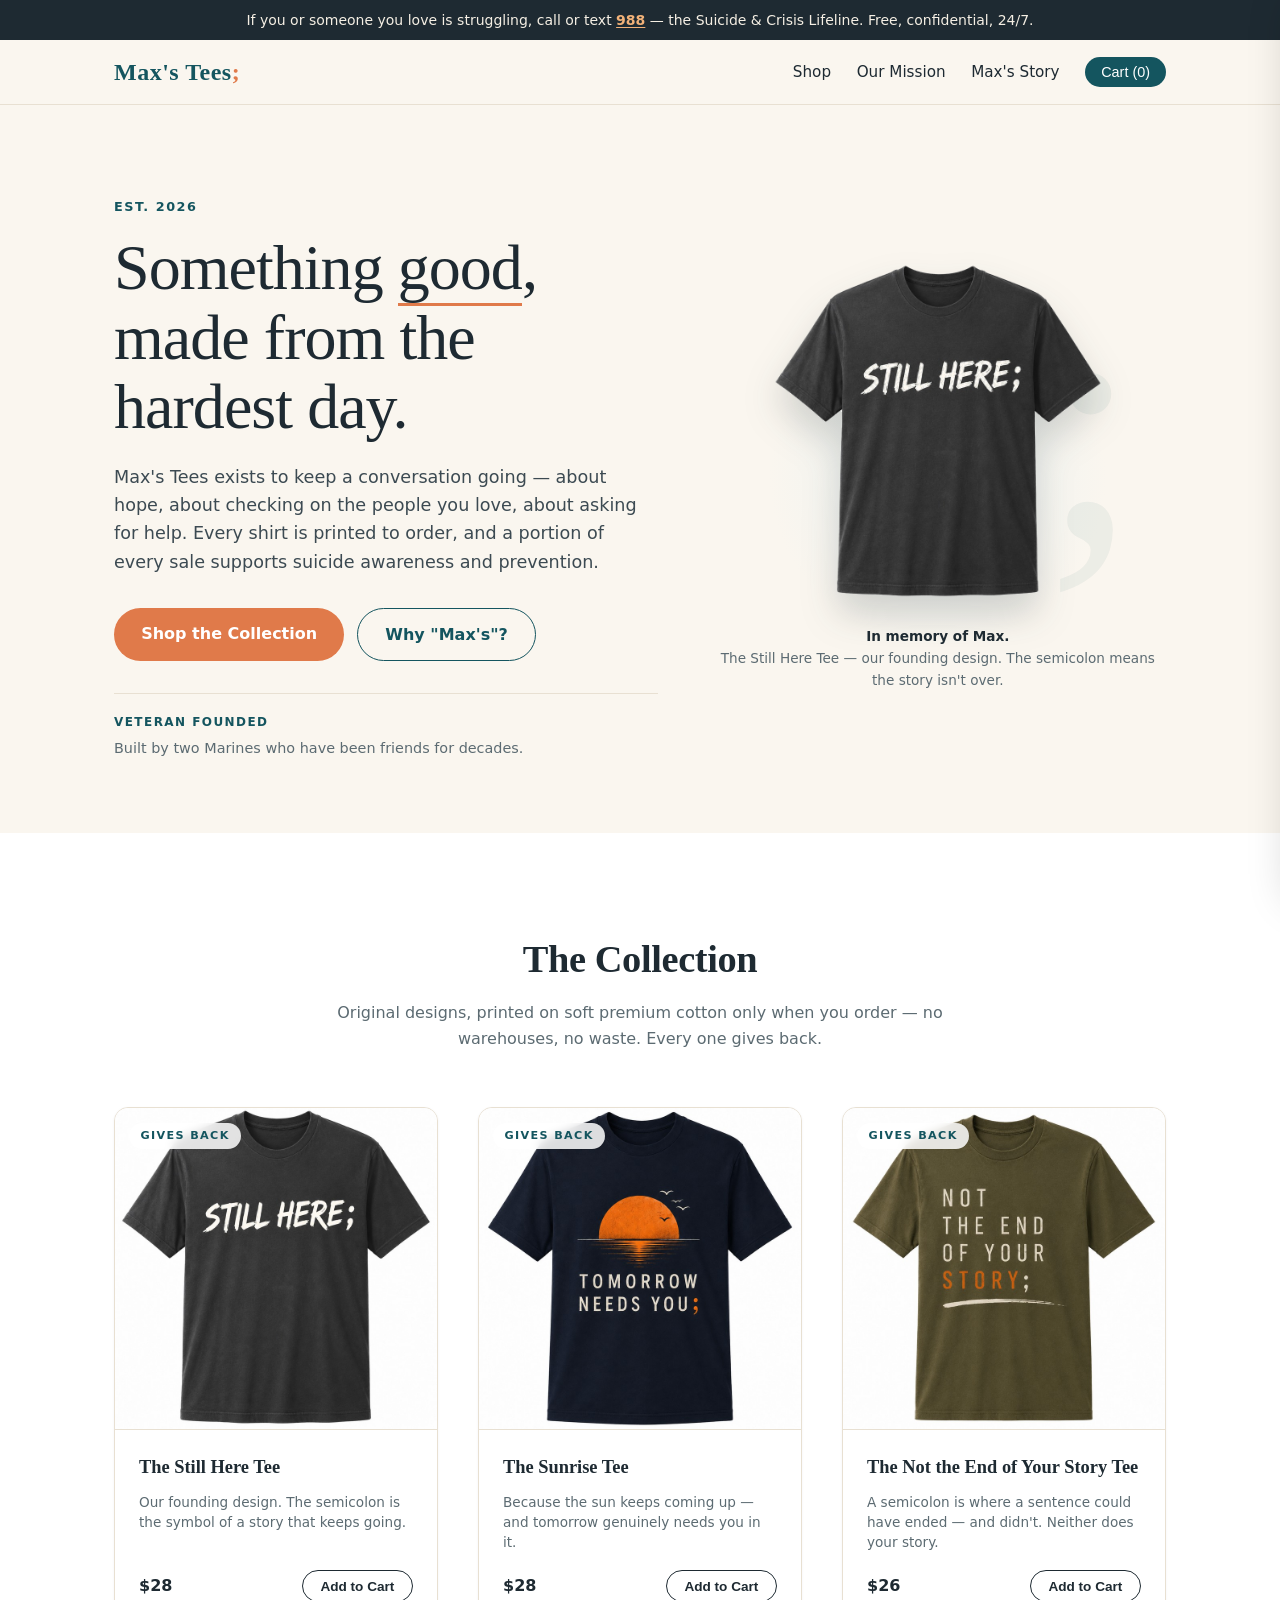
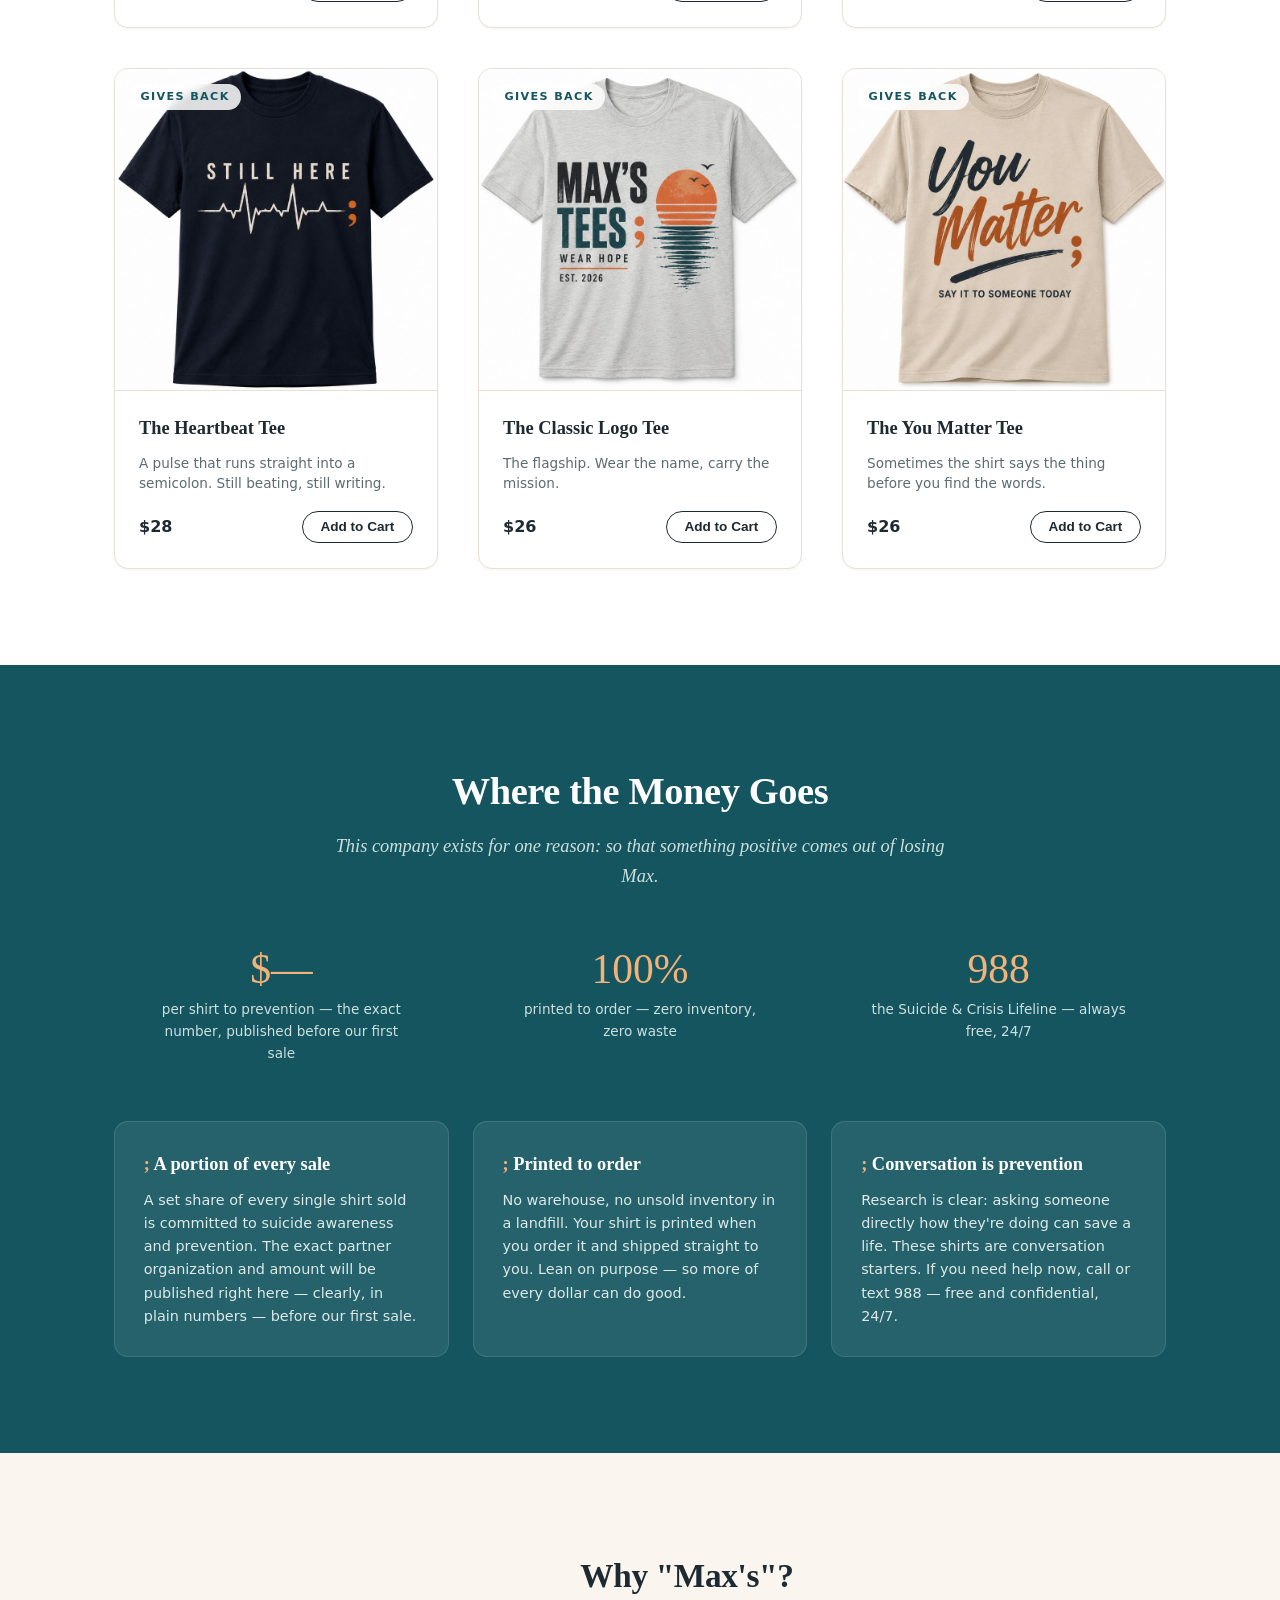
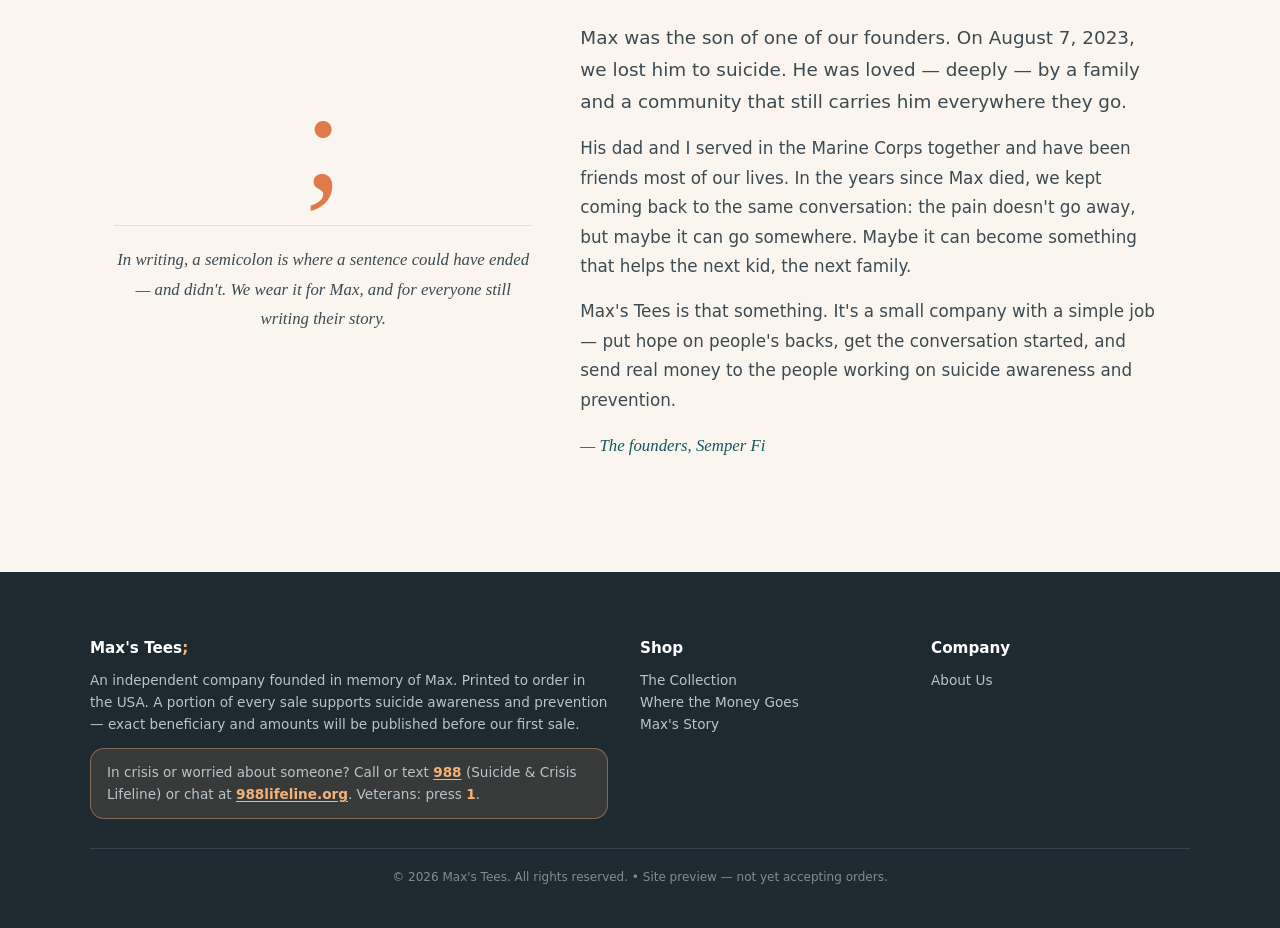
==== commit 859e2ed4: "Still Here tee: swap in Jeff's brush-lettering mockup, product + hero cutout Co-Authored-By: Claude " ====
--- a/index.html
+++ b/index.html
@@ -181,7 +181,7 @@
     </div>
     <div class="herostage">
       <div class="halo"></div>
-      <img src="img/tee-still-here-cut.png" alt="The Still Here Tee — black shirt with STILL HERE; printed on the chest">
+      <img src="img/tee-still-here-cut.png" alt="The Still Here Tee — washed black shirt with STILL HERE; in brush lettering across the chest">
       <div class="cap"><b>In memory of Max.</b><br>The Still Here Tee — our founding design. The semicolon means the story isn't over.</div>
     </div>
   </div>
@@ -195,7 +195,7 @@
       <div class="grid">
 
         <div class="product">
-          <div class="art"><span class="give">Gives back</span><img src="img/tee-still-here.jpg" alt="Black tee printed with STILL HERE;"></div>
+          <div class="art"><span class="give">Gives back</span><img src="img/tee-still-here.jpg" alt="Washed black tee with STILL HERE; in brush lettering"></div>
           <div class="pbody">
             <div class="pname">The Still Here Tee</div>
             <div class="pdesc">Our founding design. The semicolon is the symbol of a story that keeps going.</div>
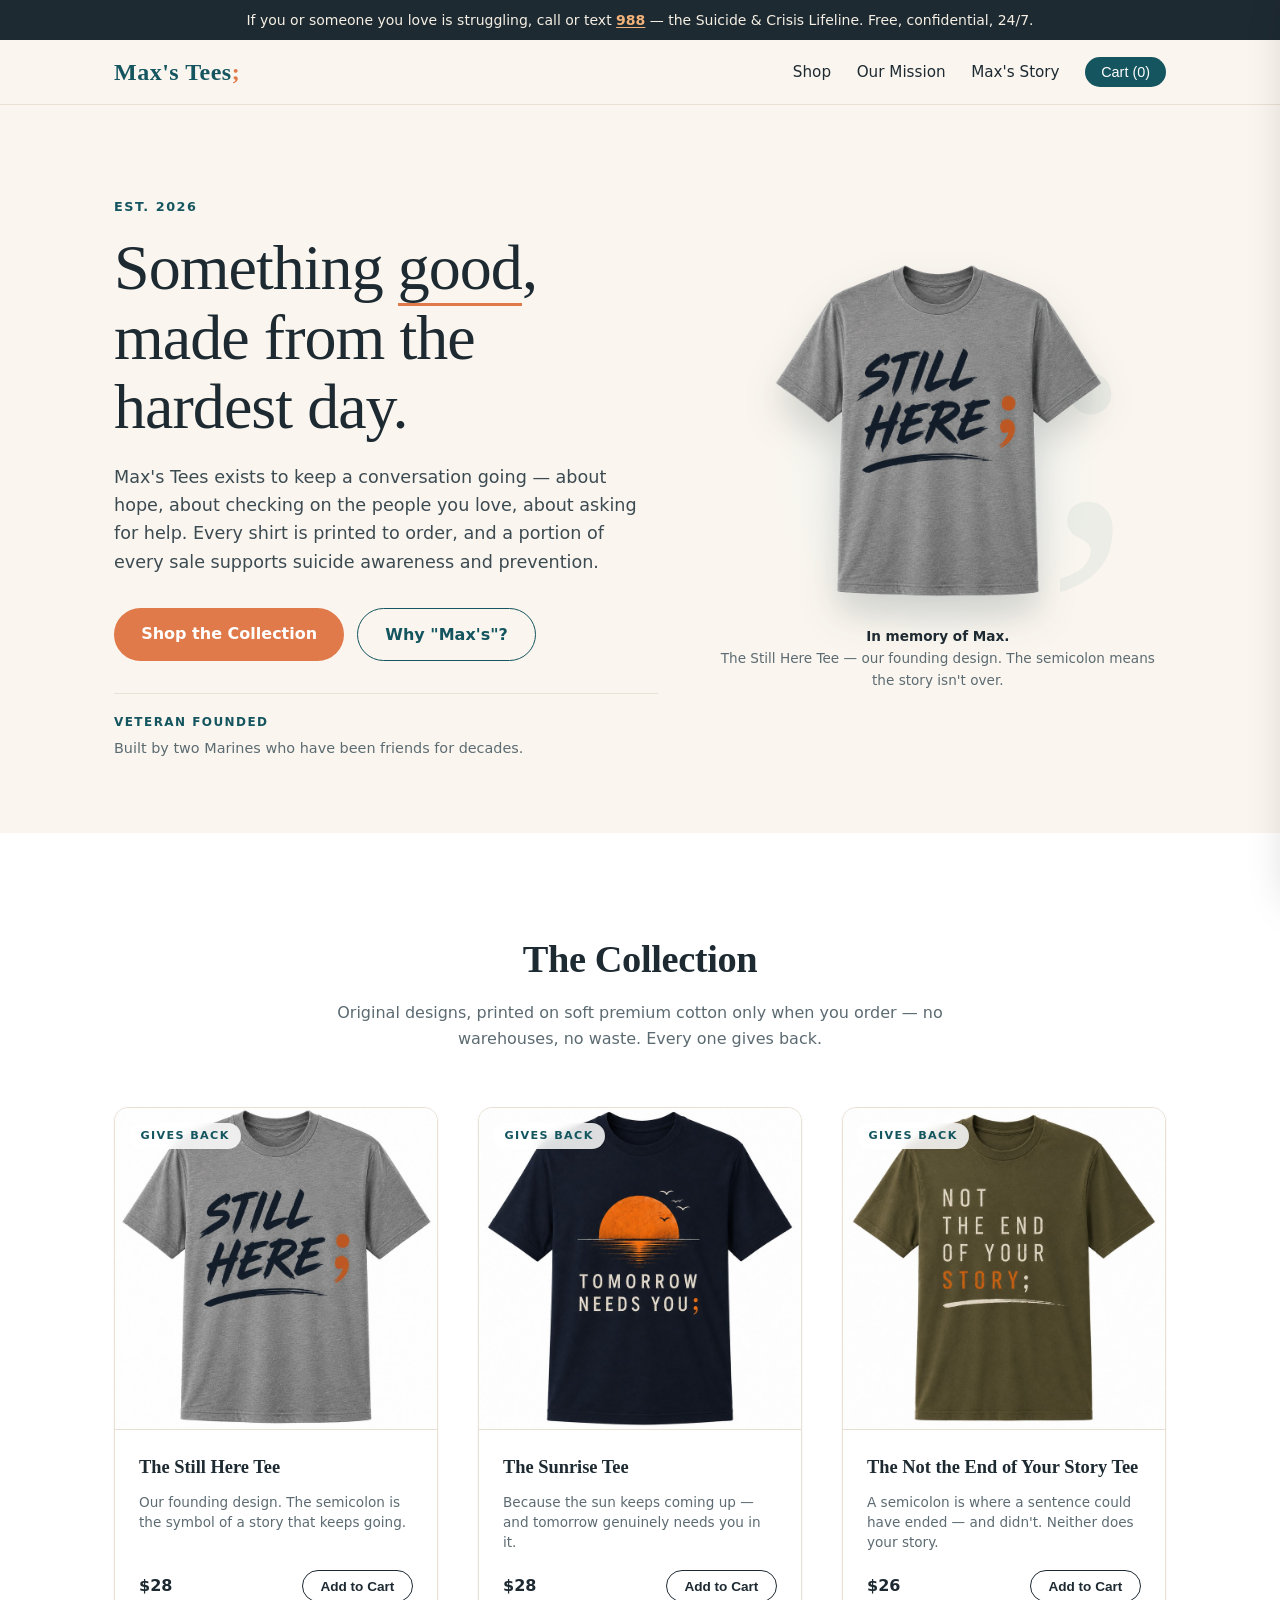
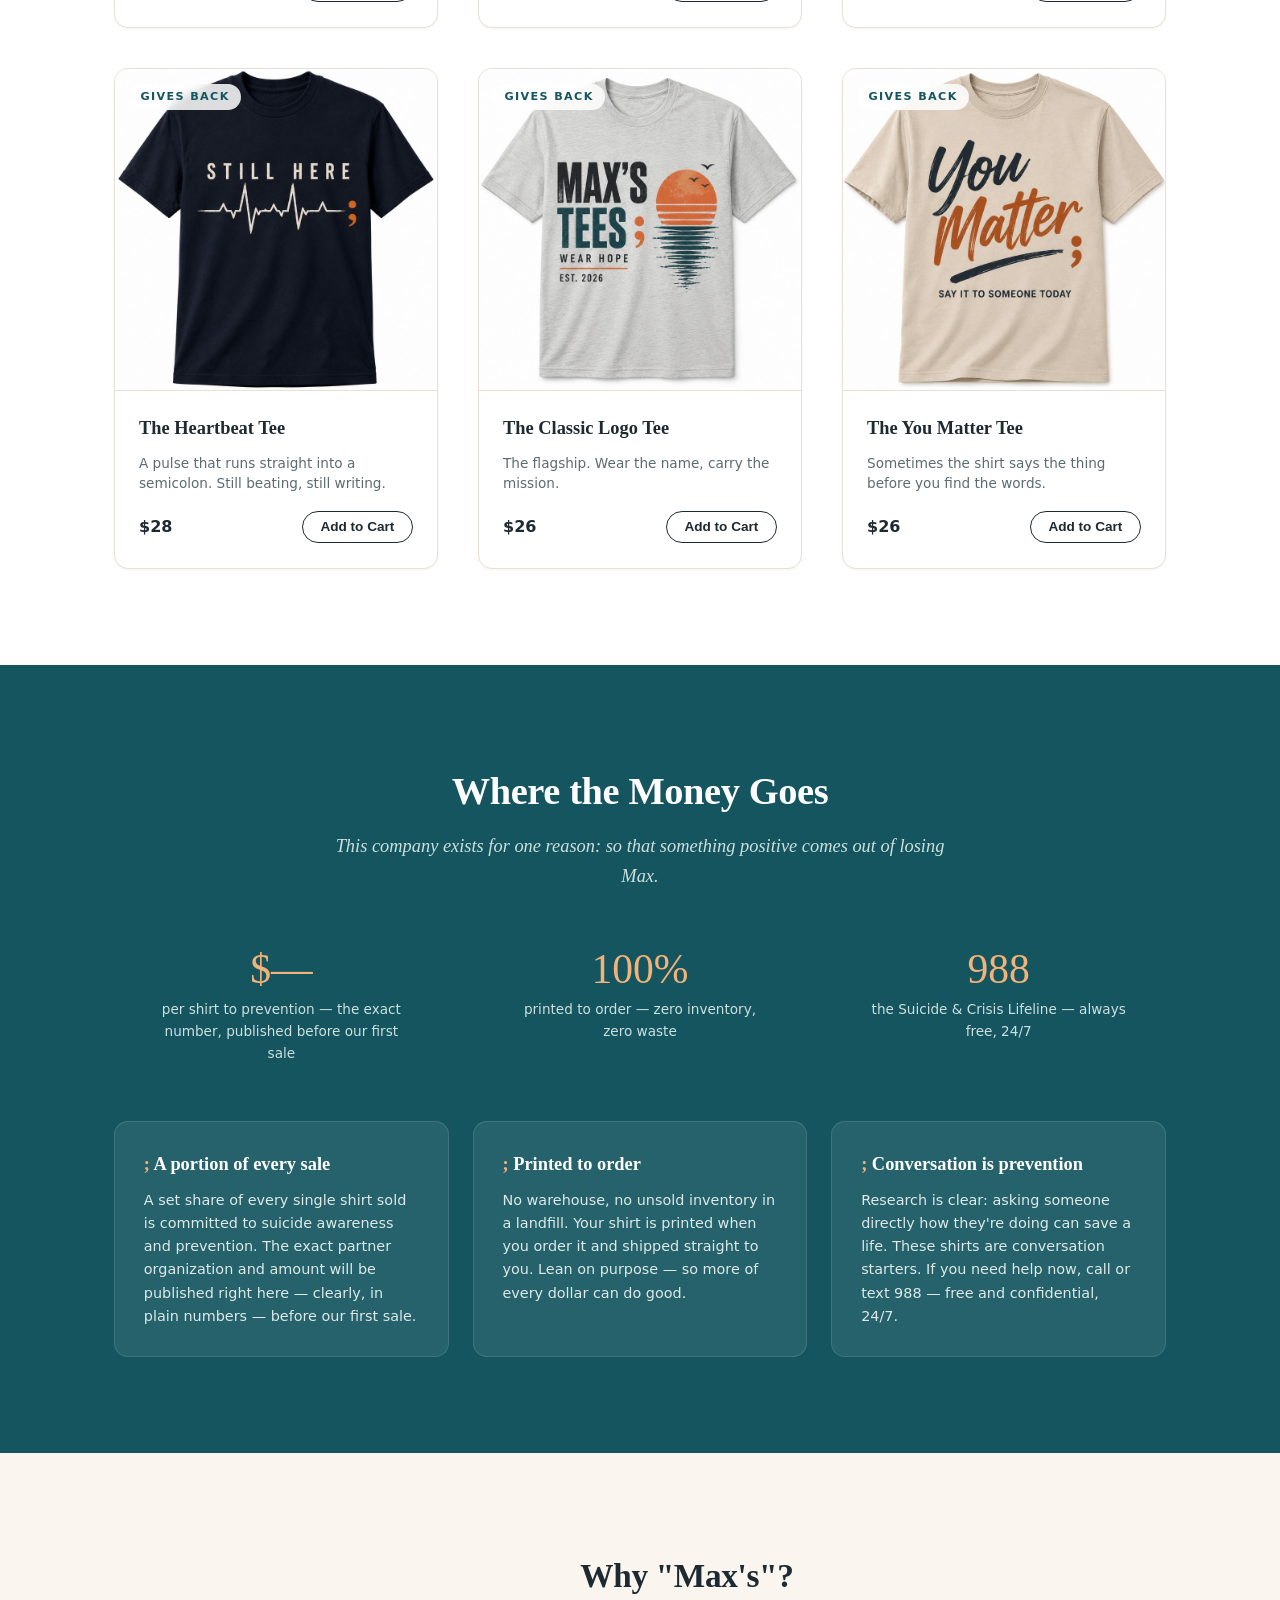
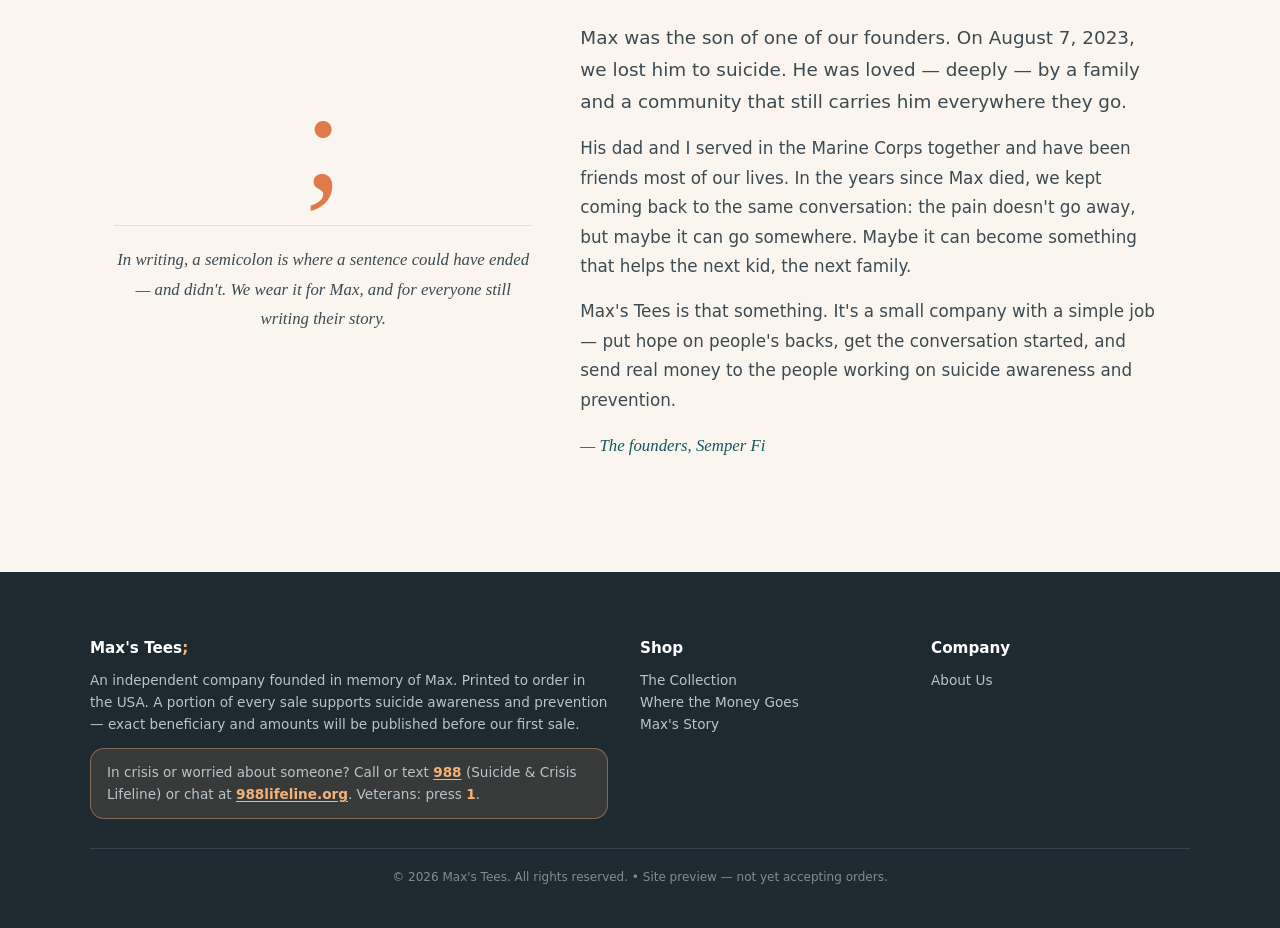
==== commit 03b96f02: "Still Here tee: swap to gray signature brush version (Still Here 02), fix cutout floodfill Co-Author" ====
--- a/index.html
+++ b/index.html
@@ -181,7 +181,7 @@
     </div>
     <div class="herostage">
       <div class="halo"></div>
-      <img src="img/tee-still-here-cut.png" alt="The Still Here Tee — washed black shirt with STILL HERE; in brush lettering across the chest">
+      <img src="img/tee-still-here-cut.png" alt="The Still Here Tee — heather gray shirt with STILL HERE; in brush lettering and an orange semicolon">
       <div class="cap"><b>In memory of Max.</b><br>The Still Here Tee — our founding design. The semicolon means the story isn't over.</div>
     </div>
   </div>
@@ -195,7 +195,7 @@
       <div class="grid">
 
         <div class="product">
-          <div class="art"><span class="give">Gives back</span><img src="img/tee-still-here.jpg" alt="Washed black tee with STILL HERE; in brush lettering"></div>
+          <div class="art"><span class="give">Gives back</span><img src="img/tee-still-here.jpg" alt="Heather gray tee with STILL HERE; in brush lettering and an orange semicolon"></div>
           <div class="pbody">
             <div class="pname">The Still Here Tee</div>
             <div class="pdesc">Our founding design. The semicolon is the symbol of a story that keeps going.</div>
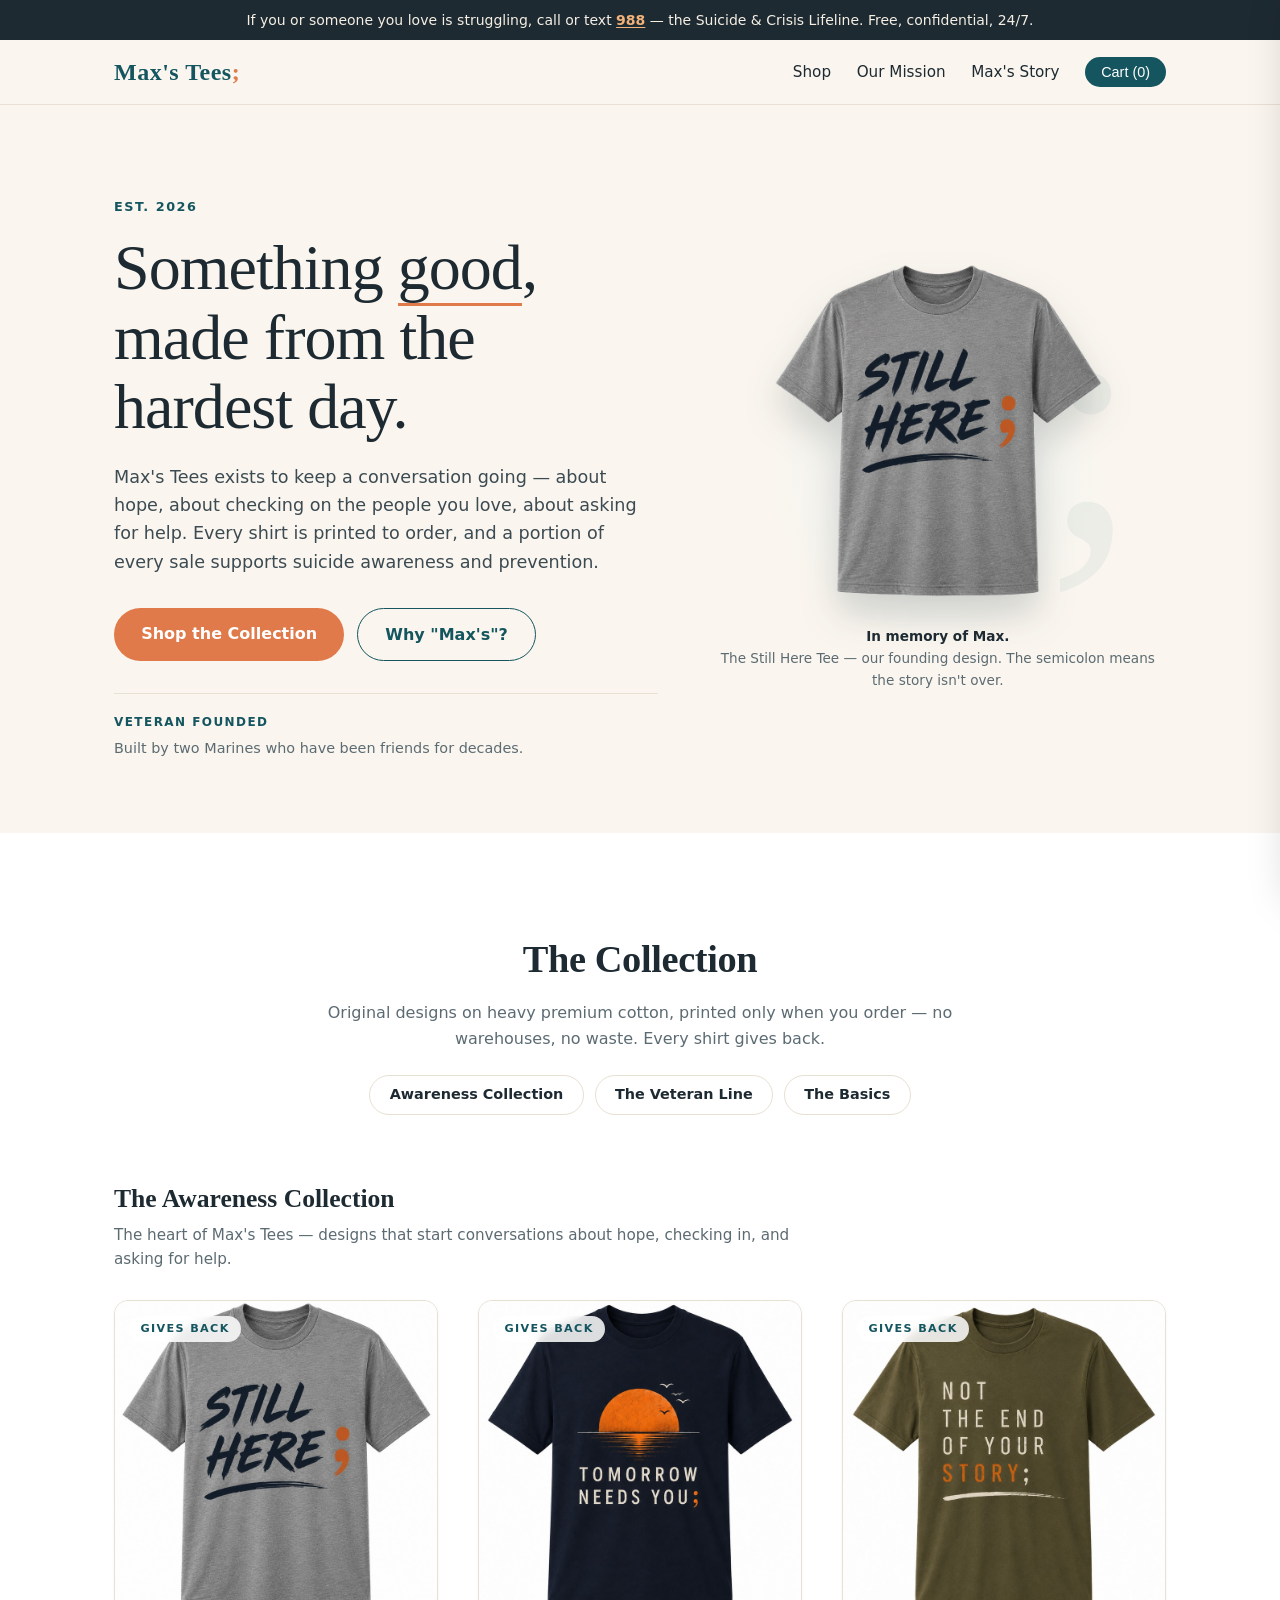
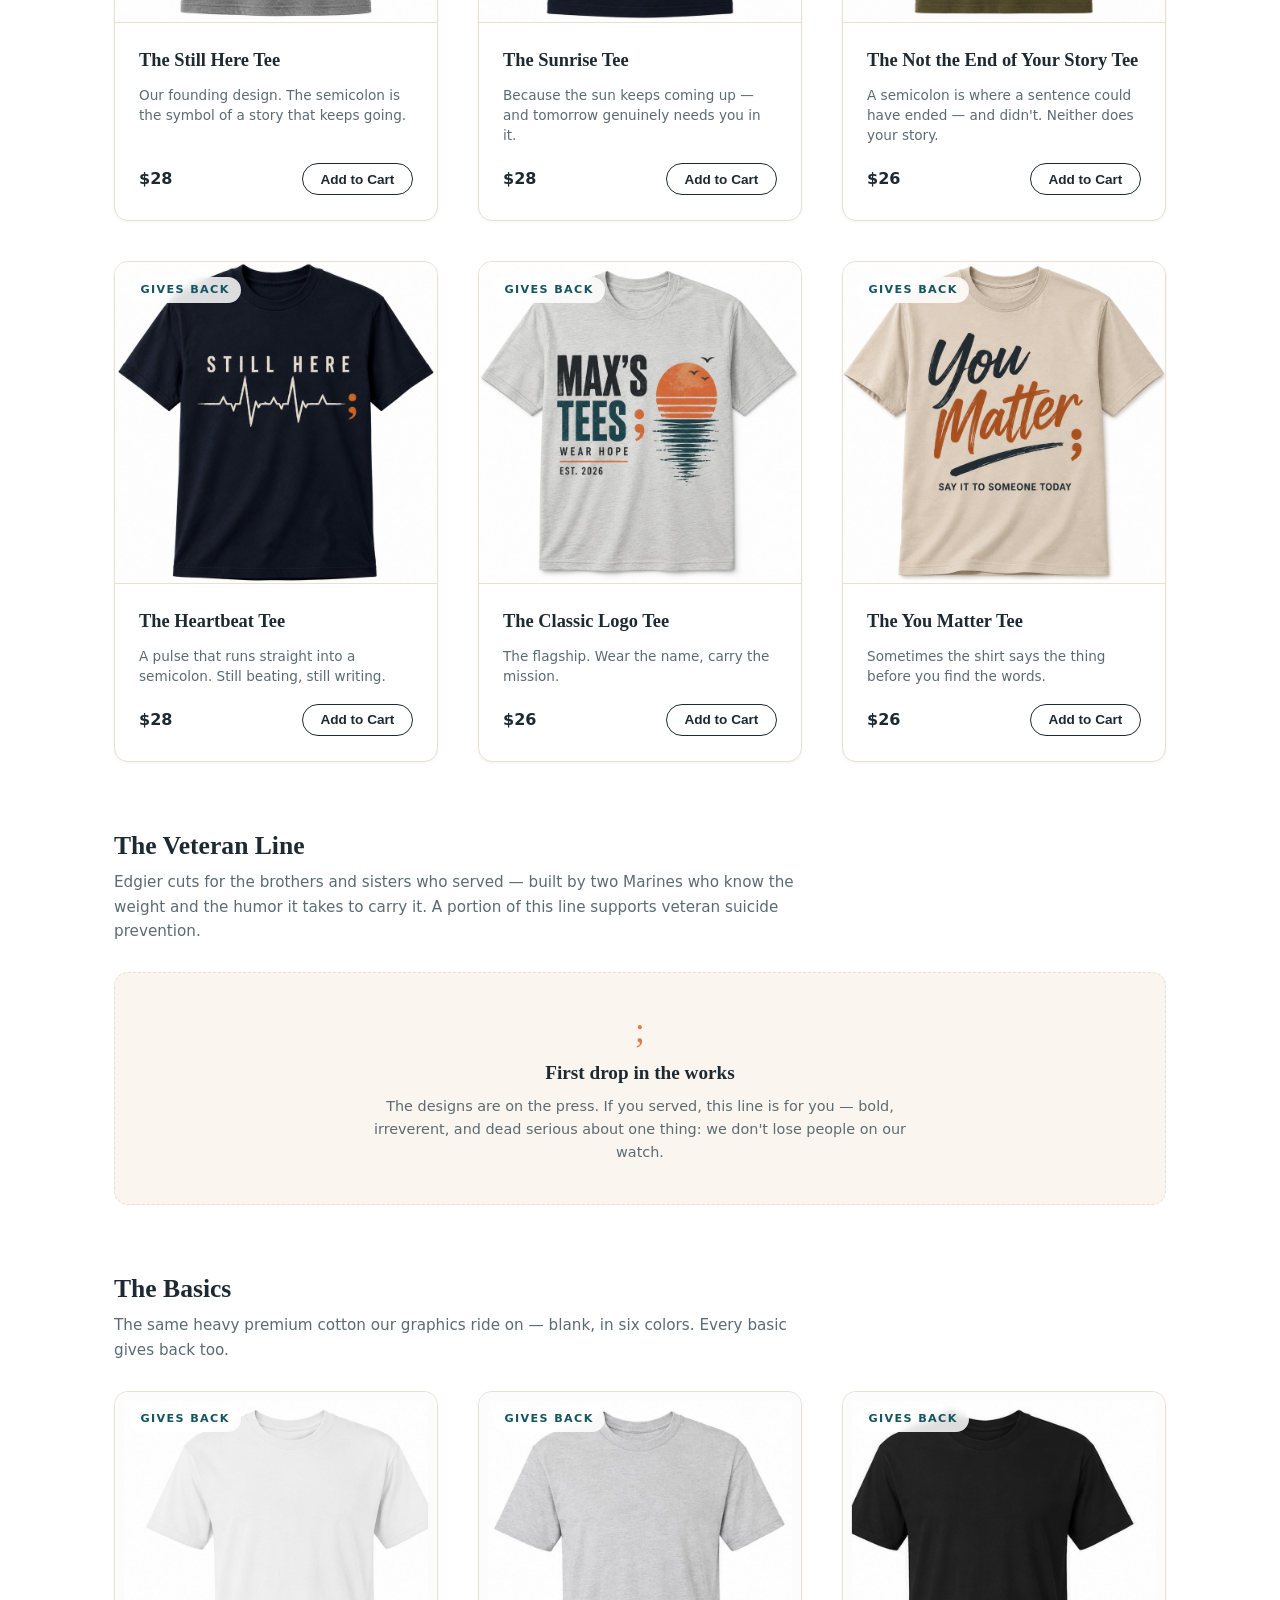
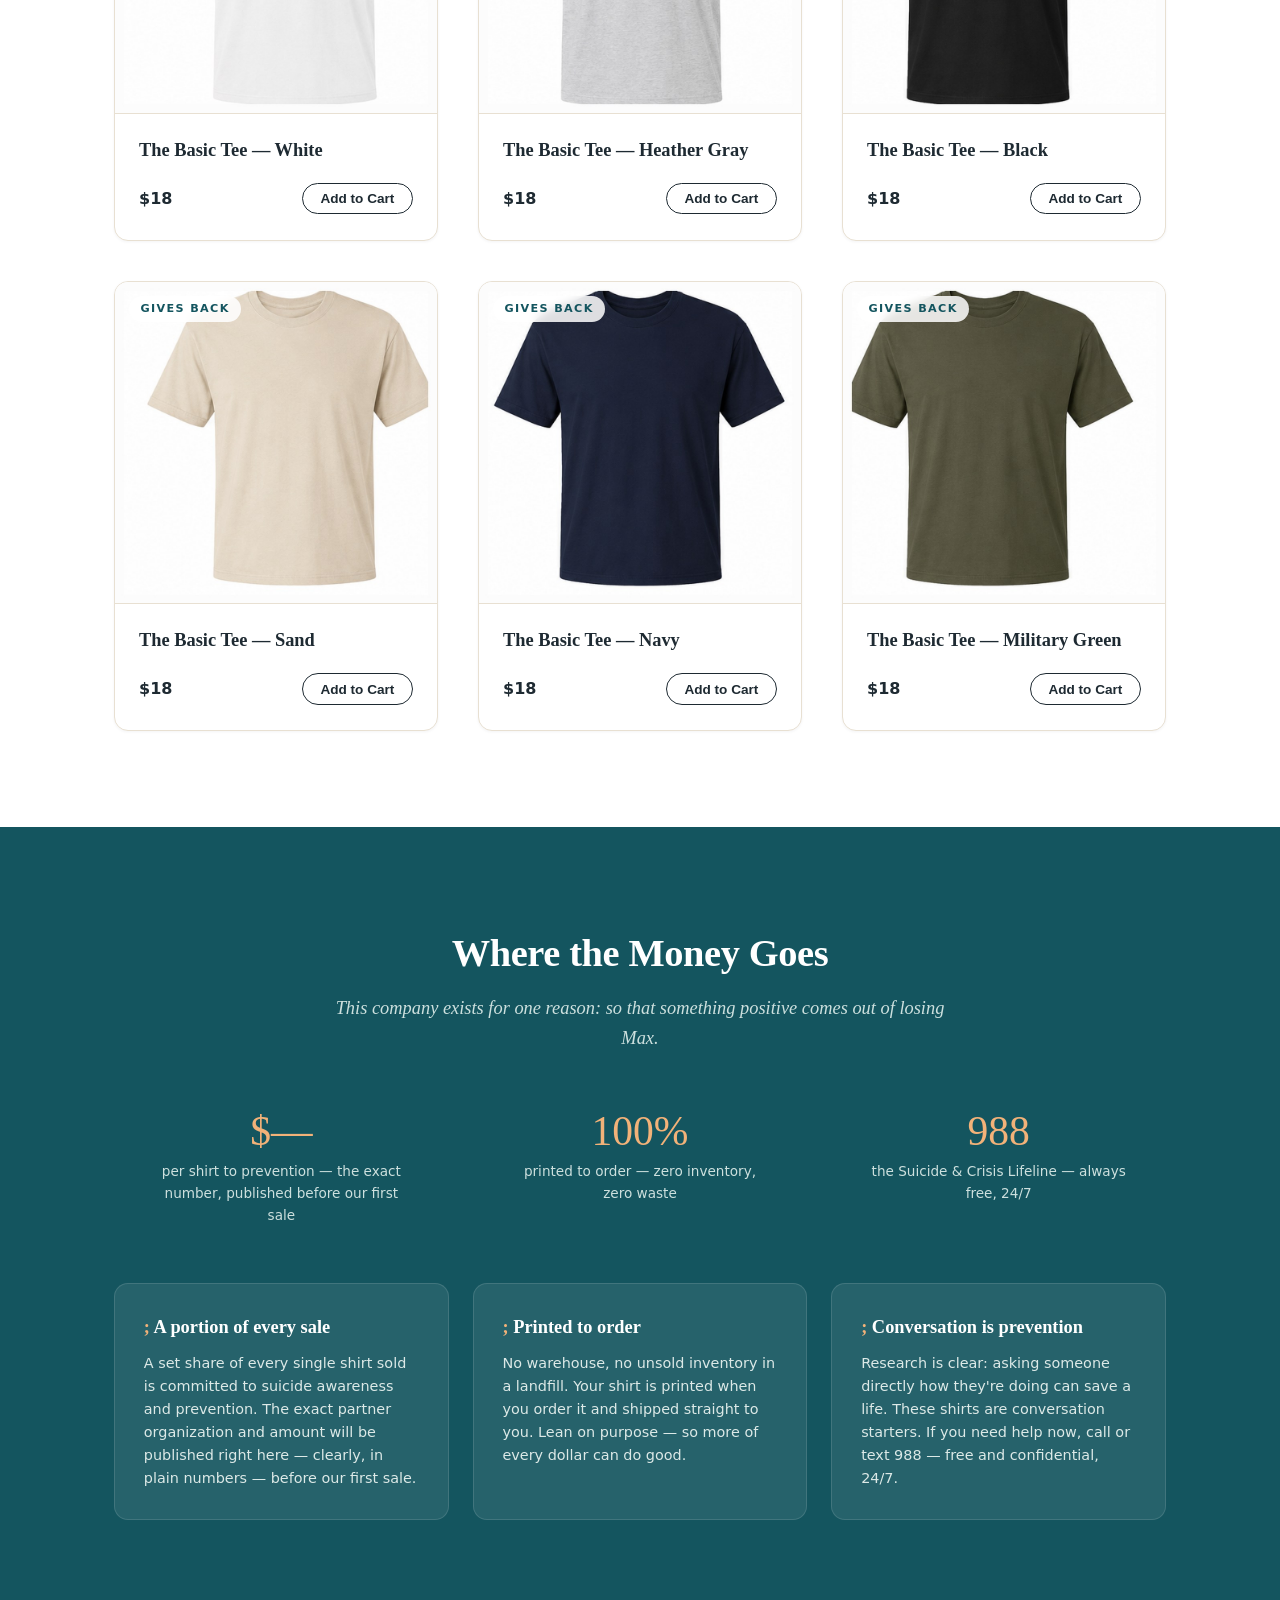
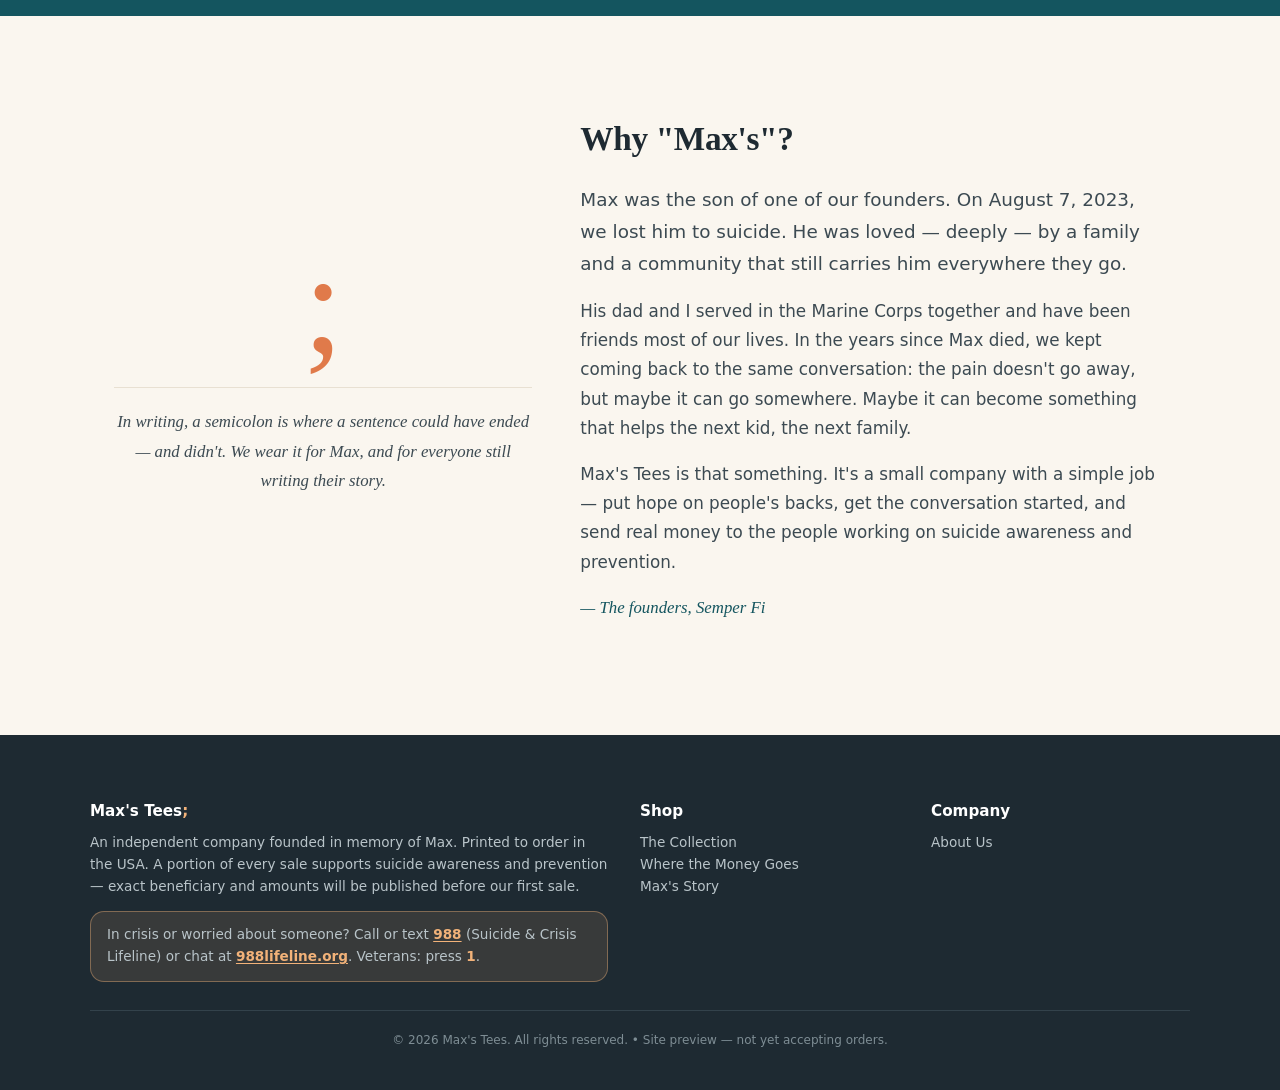
==== commit 3b62cbb2: "Add product categories: Awareness Collection, Veteran Line (coming soon), Basics (6 colors from blan" ====
--- a/index.html
+++ b/index.html
@@ -80,6 +80,17 @@
   .add{background:none;color:var(--ink);border:1.5px solid var(--ink);border-radius:var(--radius-pill);padding:.45rem 1.1rem;cursor:pointer;font-size:.85rem;font-weight:600;transition:all .2s ease}
   .add:hover{background:var(--ink);color:#fff}
 
+  .catpills{display:flex;gap:.7rem;justify-content:center;flex-wrap:wrap;margin:-2rem 0 3rem}
+  .catpills a{border:1.5px solid var(--hairline);border-radius:var(--radius-pill);padding:.45rem 1.2rem;text-decoration:none;color:var(--ink);font-size:.9rem;font-weight:600;transition:all .2s ease}
+  .catpills a:hover{border-color:var(--teal);color:var(--teal);background:var(--teal-tint)}
+  .colhead{margin:4rem 0 1.8rem;scroll-margin-top:6rem}
+  .colhead:first-of-type{margin-top:0}
+  .colhead h3{font-family:Georgia,serif;font-size:1.6rem;color:var(--ink)}
+  .colhead p{color:var(--muted);font-size:.95rem;margin-top:.2rem;max-width:44rem}
+  .comingsoon{border:1.5px dashed var(--hairline);border-radius:var(--radius);padding:2.5rem 2rem;text-align:center;background:var(--cream)}
+  .comingsoon .semi{font-family:Georgia,serif;font-size:2.2rem;color:var(--orange);line-height:1}
+  .comingsoon h4{font-family:Georgia,serif;font-size:1.2rem;margin:.6rem 0 .4rem}
+  .comingsoon p{color:var(--muted);font-size:.9rem;max-width:34rem;margin:0 auto}
   .stats{display:grid;grid-template-columns:repeat(3,1fr);gap:1.5rem;text-align:center;margin-bottom:3.5rem}
   .stat .num{font-family:Georgia,serif;font-size:2.6rem;color:#F2B279;line-height:1.1}
   .stat .lab{font-size:.85rem;color:#CDE0DE;max-width:16rem;margin:.4rem auto 0}
@@ -190,7 +201,16 @@
     <div class="wrap">
       <div class="sechead">
         <h2>The Collection</h2>
-        <p>Original designs, printed on soft premium cotton only when you order — no warehouses, no waste. Every one gives back.</p>
+        <p>Original designs on heavy premium cotton, printed only when you order — no warehouses, no waste. Every shirt gives back.</p>
+      </div>
+      <div class="catpills">
+        <a href="#awareness">Awareness Collection</a>
+        <a href="#veteran">The Veteran Line</a>
+        <a href="#basics">The Basics</a>
+      </div>
+      <div class="colhead" id="awareness">
+        <h3>The Awareness Collection</h3>
+        <p>The heart of Max's Tees — designs that start conversations about hope, checking in, and asking for help.</p>
       </div>
       <div class="grid">
 
@@ -248,6 +268,65 @@
           </div>
         </div>
 
+      </div>
+
+      <div class="colhead" id="veteran">
+        <h3>The Veteran Line</h3>
+        <p>Edgier cuts for the brothers and sisters who served — built by two Marines who know the weight and the humor it takes to carry it. A portion of this line supports veteran suicide prevention.</p>
+      </div>
+      <div class="comingsoon">
+        <div class="semi">;</div>
+        <h4>First drop in the works</h4>
+        <p>The designs are on the press. If you served, this line is for you — bold, irreverent, and dead serious about one thing: we don't lose people on our watch.</p>
+      </div>
+
+      <div class="colhead" id="basics">
+        <h3>The Basics</h3>
+        <p>The same heavy premium cotton our graphics ride on — blank, in six colors. Every basic gives back too.</p>
+      </div>
+      <div class="grid">
+        <div class="product">
+          <div class="art"><span class="give">Gives back</span><img src="img/basic-white.jpg" alt="Blank white premium tee"></div>
+          <div class="pbody">
+            <div class="pname">The Basic Tee — White</div>
+            <div class="prow"><span class="price">$18</span><button class="add" onclick="addToCart('The Basic Tee — White',18)">Add to Cart</button></div>
+          </div>
+        </div>
+        <div class="product">
+          <div class="art"><span class="give">Gives back</span><img src="img/basic-gray.jpg" alt="Blank heather gray premium tee"></div>
+          <div class="pbody">
+            <div class="pname">The Basic Tee — Heather Gray</div>
+            <div class="prow"><span class="price">$18</span><button class="add" onclick="addToCart('The Basic Tee — Heather Gray',18)">Add to Cart</button></div>
+          </div>
+        </div>
+        <div class="product">
+          <div class="art"><span class="give">Gives back</span><img src="img/basic-black.jpg" alt="Blank black premium tee"></div>
+          <div class="pbody">
+            <div class="pname">The Basic Tee — Black</div>
+            <div class="prow"><span class="price">$18</span><button class="add" onclick="addToCart('The Basic Tee — Black',18)">Add to Cart</button></div>
+          </div>
+        </div>
+        <div class="product">
+          <div class="art"><span class="give">Gives back</span><img src="img/basic-sand.jpg" alt="Blank sand premium tee"></div>
+          <div class="pbody">
+            <div class="pname">The Basic Tee — Sand</div>
+            <div class="prow"><span class="price">$18</span><button class="add" onclick="addToCart('The Basic Tee — Sand',18)">Add to Cart</button></div>
+          </div>
+        </div>
+        <div class="product">
+          <div class="art"><span class="give">Gives back</span><img src="img/basic-navy.jpg" alt="Blank navy premium tee"></div>
+          <div class="pbody">
+            <div class="pname">The Basic Tee — Navy</div>
+            <div class="prow"><span class="price">$18</span><button class="add" onclick="addToCart('The Basic Tee — Navy',18)">Add to Cart</button></div>
+          </div>
+        </div>
+        <div class="product">
+          <div class="art"><span class="give">Gives back</span><img src="img/basic-olive.jpg" alt="Blank military green premium tee"></div>
+          <div class="pbody">
+            <div class="pname">The Basic Tee — Military Green</div>
+            <div class="prow"><span class="price">$18</span><button class="add" onclick="addToCart('The Basic Tee — Military Green',18)">Add to Cart</button></div>
+          </div>
+        </div>
       </div>
     </div>
   </section>
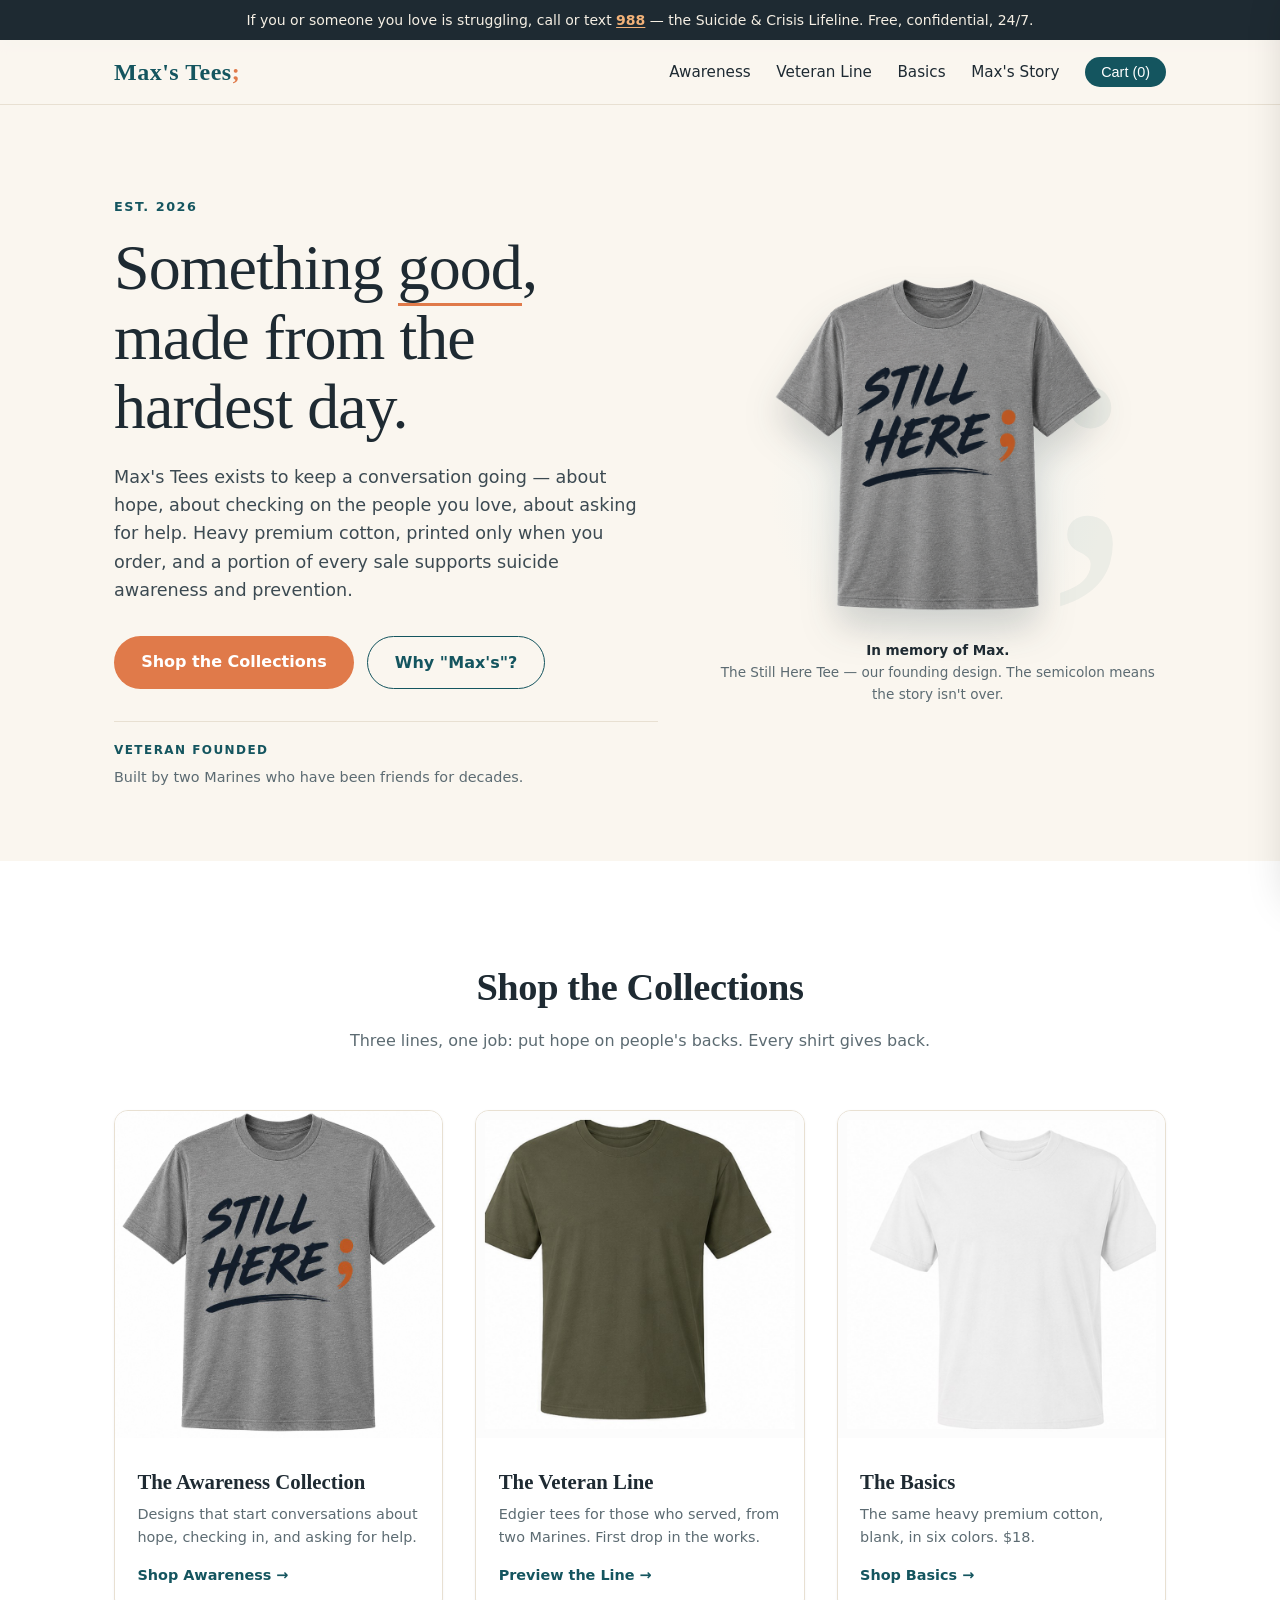
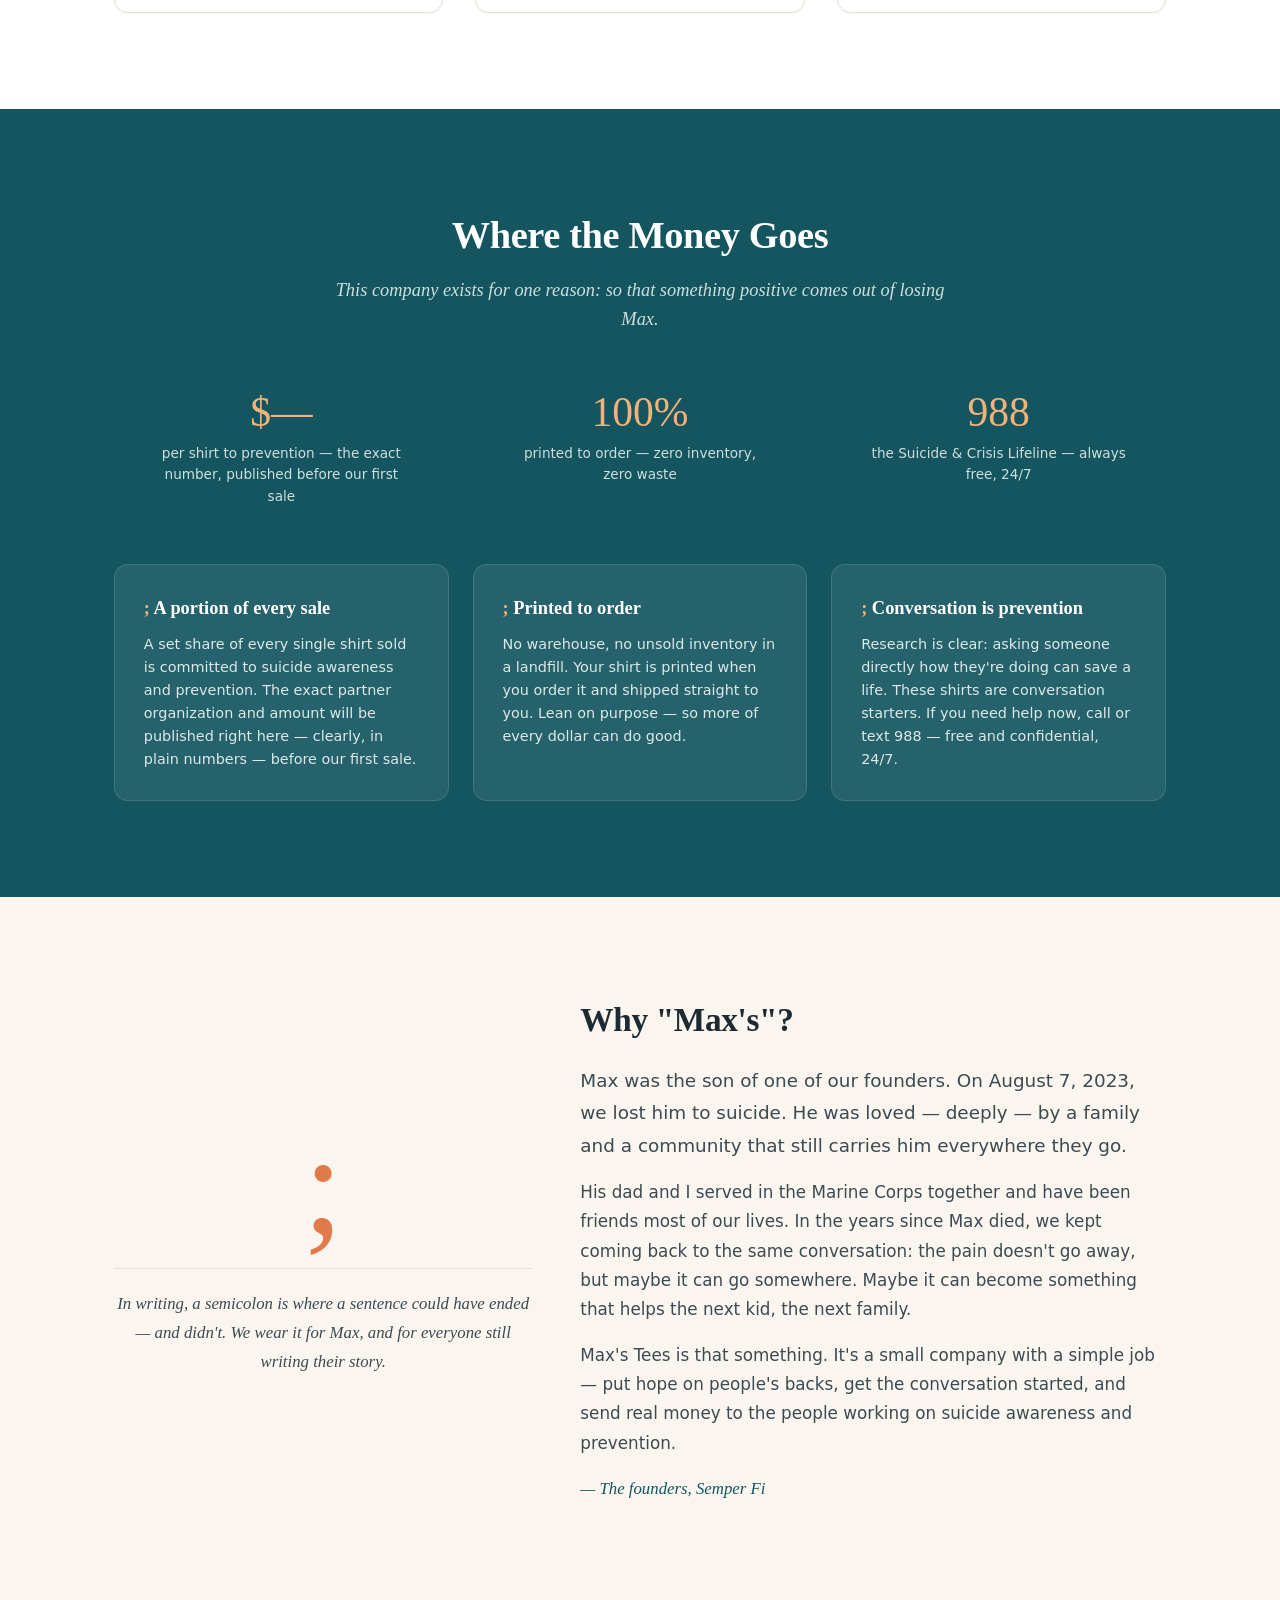
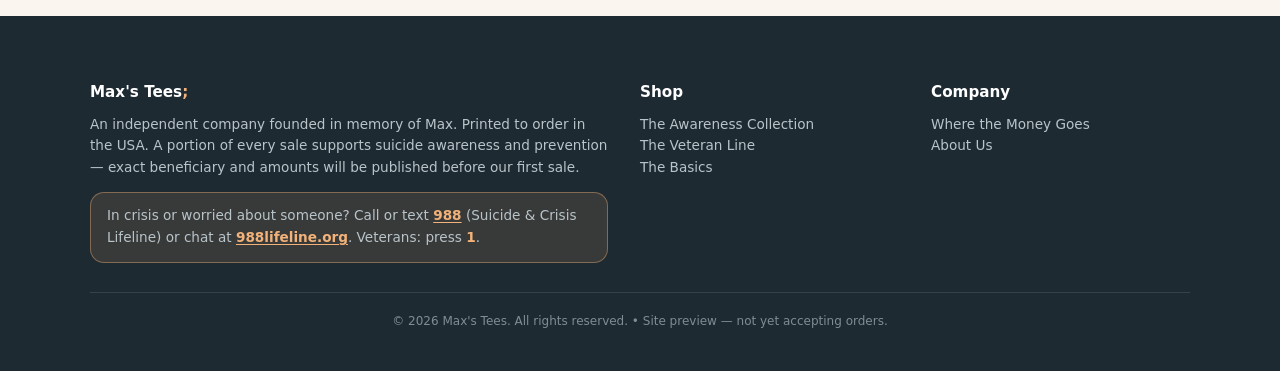
==== commit 777517b8: "Multi-page restructure: home + three collection pages, shared CSS/JS, persistent cart Co-Authored-By" ====
--- a/index.html
+++ b/index.html
@@ -6,156 +6,7 @@
 <title>Max's Tees — Wear Hope. Start Conversations.</title>
 <meta name="description" content="Max's Tees — a t-shirt company founded in memory of Max. A portion of every sale supports suicide awareness and prevention.">
 <meta name="robots" content="noindex"><!-- remove at launch: keeps the preview out of search engines -->
-<style>
-  :root{
-    --cream:#FAF6EF; --cream-deep:#F1EBDF; --ink:#1E2A32; --teal:#14555F;
-    --teal-tint:#EAF1F0; --teal-dark:#0E434C; --orange:#E07A4A; --orange-dark:#C96636;
-    --card:#FFFFFF; --muted:#5C6B72; --body:#3C4A52; --hairline:#E8E0D2;
-    --radius:14px; --radius-pill:999px;
-  }
-  *{margin:0;padding:0;box-sizing:border-box}
-  html{scroll-behavior:smooth}
-  body{font-family:"Segoe UI",system-ui,-apple-system,sans-serif;background:var(--cream);color:var(--ink);line-height:1.6}
-  h1,h2,h3,.brand{font-family:Georgia,"Times New Roman",serif}
-  section{scroll-margin-top:5.5rem}
-  .wrap{max-width:1100px;margin:0 auto;padding:0 1.5rem}
-  a:focus-visible,button:focus-visible{outline:2px solid var(--teal);outline-offset:3px;border-radius:4px}
-  @media(prefers-reduced-motion:reduce){*{transition:none!important;animation:none!important}html{scroll-behavior:auto}}
-
-  .crisis{background:var(--ink);color:#F5EFE4;text-align:center;font-size:.875rem;padding:.55rem 1rem}
-  .crisis a{color:#F2B279;font-weight:700;text-decoration:underline;text-underline-offset:2px}
-
-  header{position:sticky;top:0;z-index:50;background:rgba(250,246,239,.92);backdrop-filter:blur(8px);border-bottom:1px solid var(--hairline)}
-  .nav{max-width:1100px;margin:0 auto;display:flex;align-items:center;justify-content:space-between;padding:.8rem 1.5rem}
-  .brand{font-size:1.5rem;font-weight:700;color:var(--teal);text-decoration:none;letter-spacing:.5px}
-  .brand .semi{color:var(--orange);font-weight:900}
-  nav ul{display:flex;gap:1.6rem;list-style:none;align-items:center}
-  nav a{color:var(--ink);text-decoration:none;font-size:.95rem}
-  nav a:hover{color:var(--teal)}
-  .cartbtn{background:var(--teal);color:#fff;border:none;border-radius:var(--radius-pill);padding:.45rem 1rem;font-size:.9rem;cursor:pointer;transition:background .2s ease}
-  .cartbtn:hover{background:var(--teal-dark)}
-
-  .hero{max-width:1100px;margin:0 auto;padding:5.5rem 1.5rem 4.5rem;display:grid;grid-template-columns:1.2fr 1fr;gap:3rem;align-items:center}
-  .kicker{display:inline-block;color:var(--teal);font-size:.8rem;letter-spacing:.12em;text-transform:uppercase;font-weight:600;margin-bottom:1rem}
-  .hero h1{font-size:clamp(2.8rem,5.5vw,4rem);line-height:1.08;letter-spacing:-.015em;font-weight:400;margin-bottom:1.4rem}
-  .hero h1 em{font-style:normal;border-bottom:3px solid var(--orange)}
-  .hero p{color:var(--body);font-size:1.1rem;max-width:34rem;margin-bottom:2rem}
-  .ctarow{display:flex;gap:.8rem;flex-wrap:wrap}
-  .cta{display:inline-block;background:var(--orange);color:#fff;text-decoration:none;padding:.8rem 1.7rem;border-radius:var(--radius-pill);font-weight:600;transition:background .2s ease,transform .2s ease,box-shadow .2s ease}
-  .cta:hover{background:var(--orange-dark);transform:translateY(-1px);box-shadow:0 6px 16px rgba(224,122,74,.35)}
-  .cta.ghost{background:transparent;color:var(--teal);border:1.5px solid var(--teal);font-weight:600}
-  .cta.ghost:hover{background:var(--teal-tint);box-shadow:none}
-  .founders{border-top:1px solid var(--hairline);padding-top:1.2rem;margin-top:2rem;max-width:34rem}
-  .founders .vf{display:block;font-size:.75rem;letter-spacing:.12em;text-transform:uppercase;font-weight:700;color:var(--teal);margin-bottom:.2rem}
-  .founders span:last-child{font-size:.9rem;color:var(--muted)}
-
-  .herostage{position:relative;text-align:center;padding:2rem 0}
-  .herostage .halo{position:absolute;inset:0;margin:auto;width:min(340px,90%);aspect-ratio:1;border-radius:50%;background:radial-gradient(circle,var(--teal-tint) 0%,rgba(234,241,240,0) 70%)}
-  .herostage .halo::after{content:";";position:absolute;font-family:Georgia,serif;font-size:22rem;color:rgba(20,85,95,.06);top:-4rem;right:-2rem;line-height:1}
-  .herostage img{position:relative;width:100%;max-width:340px;filter:drop-shadow(0 20px 18px rgba(30,42,50,.18))}
-  .herostage .cap{position:relative;font-size:.85rem;color:var(--muted);margin-top:1rem}
-  .herostage .cap b{color:var(--ink)}
-
-  .band{padding:6rem 0}
-  .band.white{background:#FFFFFF}
-  .band.teal{background:var(--teal);color:#F2F7F6}
-  .sechead{text-align:center;margin-bottom:3.5rem}
-  .sechead h2{font-size:clamp(1.9rem,3vw,2.6rem);letter-spacing:-.01em;color:var(--ink)}
-  .sechead p{color:var(--muted);max-width:40rem;margin:.6rem auto 0}
-  .band.teal .sechead h2{color:#fff}
-  .band.teal .sechead p{color:#CDE0DE;font-family:Georgia,serif;font-style:italic;font-size:1.15rem}
-
-  .grid{display:grid;grid-template-columns:repeat(3,1fr);gap:2.5rem}
-  .product{background:var(--card);border-radius:var(--radius);overflow:hidden;border:1px solid var(--hairline);box-shadow:0 1px 3px rgba(30,42,50,.05);display:flex;flex-direction:column;transition:box-shadow .3s ease,border-color .3s ease}
-  .product:hover{border-color:#D8CFBC;box-shadow:0 12px 32px rgba(30,42,50,.10)}
-  .art{position:relative;background:#fff;aspect-ratio:1/1;overflow:hidden;border-bottom:1px solid var(--hairline)}
-  .art img{width:100%;height:100%;object-fit:cover;transition:transform .35s ease}
-  .product:hover .art img{transform:scale(1.05)}
-  .give{position:absolute;top:.9rem;left:.9rem;background:rgba(255,255,255,.85);backdrop-filter:blur(4px);padding:.25rem .7rem;border-radius:var(--radius-pill);font-size:.7rem;color:var(--teal);letter-spacing:.12em;text-transform:uppercase;font-weight:600}
-  .pbody{padding:1.4rem 1.5rem 1.6rem;display:flex;flex-direction:column;gap:.6rem;flex:1}
-  .pname{font-family:Georgia,serif;font-weight:700;font-size:1.15rem}
-  .pdesc{font-size:.85rem;line-height:1.5;color:var(--muted);flex:1}
-  .prow{display:flex;align-items:center;justify-content:space-between;margin-top:.5rem}
-  .price{font-weight:600;color:var(--ink);font-size:1rem;font-variant-numeric:tabular-nums}
-  .add{background:none;color:var(--ink);border:1.5px solid var(--ink);border-radius:var(--radius-pill);padding:.45rem 1.1rem;cursor:pointer;font-size:.85rem;font-weight:600;transition:all .2s ease}
-  .add:hover{background:var(--ink);color:#fff}
-
-  .catpills{display:flex;gap:.7rem;justify-content:center;flex-wrap:wrap;margin:-2rem 0 3rem}
-  .catpills a{border:1.5px solid var(--hairline);border-radius:var(--radius-pill);padding:.45rem 1.2rem;text-decoration:none;color:var(--ink);font-size:.9rem;font-weight:600;transition:all .2s ease}
-  .catpills a:hover{border-color:var(--teal);color:var(--teal);background:var(--teal-tint)}
-  .colhead{margin:4rem 0 1.8rem;scroll-margin-top:6rem}
-  .colhead:first-of-type{margin-top:0}
-  .colhead h3{font-family:Georgia,serif;font-size:1.6rem;color:var(--ink)}
-  .colhead p{color:var(--muted);font-size:.95rem;margin-top:.2rem;max-width:44rem}
-  .comingsoon{border:1.5px dashed var(--hairline);border-radius:var(--radius);padding:2.5rem 2rem;text-align:center;background:var(--cream)}
-  .comingsoon .semi{font-family:Georgia,serif;font-size:2.2rem;color:var(--orange);line-height:1}
-  .comingsoon h4{font-family:Georgia,serif;font-size:1.2rem;margin:.6rem 0 .4rem}
-  .comingsoon p{color:var(--muted);font-size:.9rem;max-width:34rem;margin:0 auto}
-  .stats{display:grid;grid-template-columns:repeat(3,1fr);gap:1.5rem;text-align:center;margin-bottom:3.5rem}
-  .stat .num{font-family:Georgia,serif;font-size:2.6rem;color:#F2B279;line-height:1.1}
-  .stat .lab{font-size:.85rem;color:#CDE0DE;max-width:16rem;margin:.4rem auto 0}
-  .mcards{display:grid;grid-template-columns:repeat(auto-fit,minmax(240px,1fr));gap:1.5rem}
-  .mcard{background:rgba(255,255,255,.08);border:1px solid rgba(255,255,255,.12);border-radius:var(--radius);padding:1.8rem}
-  .mcard h3{font-family:Georgia,serif;font-size:1.15rem;margin-bottom:.6rem;color:#fff}
-  .mcard h3::before{content:"; ";color:#F2B279}
-  .mcard p{font-size:.9rem;color:#DCE9E7}
-
-  .story{display:grid;grid-template-columns:1fr 1.4fr;gap:3rem;align-items:center}
-  .memorial{text-align:center}
-  .memorial .semiBig{font-size:9rem;color:var(--orange);font-family:Georgia,serif;line-height:.9}
-  .memorial p{font-family:Georgia,serif;font-style:italic;font-size:1.05rem;color:var(--ink);max-width:16rem;margin:1.2rem auto 0;border-top:1px solid var(--hairline);padding-top:1.2rem}
-  .story h2{color:var(--ink);font-size:clamp(1.8rem,2.6vw,2.4rem);letter-spacing:-.01em;margin-bottom:1.2rem}
-  .story p{color:var(--body);font-size:1.05rem;line-height:1.75;max-width:56ch;margin-bottom:1rem}
-  .story p.lede{font-size:1.15rem}
-  .story .sig{font-family:Georgia,serif;font-style:italic;color:var(--teal)}
-
-  footer{background:var(--ink);color:#B9C4C9;padding:4rem 1.5rem 2.5rem}
-  .fwrap{max-width:1100px;margin:0 auto;display:grid;grid-template-columns:2fr 1fr 1fr;gap:2rem}
-  footer h4{color:#fff;margin-bottom:.6rem;font-size:.95rem}
-  footer h4 .semi{color:#F2B279}
-  footer p,footer a{font-size:.85rem;color:#B9C4C9;text-decoration:none}
-  footer a:hover{color:#fff}
-  .f988{background:rgba(242,178,121,.12);border:1px solid rgba(242,178,121,.4);border-radius:var(--radius);padding:.8rem 1rem;margin-top:.8rem;font-size:.85rem}
-  .f988 b{color:#F2B279}
-  .f988 a{color:#F2B279;font-weight:700;text-decoration:underline;text-underline-offset:2px}
-  .copyright{max-width:1100px;margin:1.8rem auto 0;padding-top:1.2rem;border-top:1px solid #33424B;font-size:.75rem;color:#7E8D94;text-align:center}
-
-  .scrim{position:fixed;inset:0;background:rgba(30,42,50,.35);opacity:0;pointer-events:none;transition:opacity .25s ease;z-index:90}
-  .scrim.show{opacity:1;pointer-events:auto}
-  .drawer{position:fixed;top:0;right:-380px;width:360px;max-width:92vw;height:100vh;background:#fff;box-shadow:-10px 0 40px rgba(0,0,0,.18);z-index:100;transition:right .25s ease;display:flex;flex-direction:column}
-  .drawer.open{right:0}
-  .dhead{display:flex;justify-content:space-between;align-items:center;padding:1rem 1.5rem;border-bottom:1px solid #EEE}
-  .dclose{background:none;border:none;font-size:1.3rem;cursor:pointer;color:var(--muted)}
-  .ditems{flex:1;overflow-y:auto;padding:1rem 1.5rem}
-  .ditem{display:flex;justify-content:space-between;gap:.6rem;padding:.6rem 0;border-bottom:1px dashed var(--hairline);font-size:.9rem}
-  .ditem .qty{color:var(--muted)}
-  .dempty{color:var(--muted);font-size:.9rem;text-align:center;margin-top:2rem}
-  .dfoot{padding:1rem 1.5rem;border-top:1px solid #EEE}
-  .subtotal{display:flex;justify-content:space-between;font-weight:700;margin-bottom:.8rem;font-variant-numeric:tabular-nums}
-  .checkout{width:100%;background:var(--orange);color:#fff;border:none;border-radius:var(--radius-pill);padding:.8rem;font-weight:600;cursor:pointer;transition:background .2s ease}
-  .checkout:hover{background:var(--orange-dark)}
-  .dnote{font-size:.75rem;color:var(--muted);text-align:center;margin-top:.6rem}
-
-  .toast{position:fixed;bottom:1.5rem;left:50%;transform:translateX(-50%) translateY(20px);background:var(--ink);color:#fff;padding:.7rem 1.4rem;border-radius:var(--radius-pill);font-size:.9rem;opacity:0;pointer-events:none;transition:all .25s ease;z-index:120}
-  .toast.show{opacity:1;transform:translateX(-50%) translateY(0)}
-
-  @media(max-width:900px){
-    .grid{grid-template-columns:repeat(2,1fr);gap:1.5rem}
-  }
-  @media(max-width:820px){
-    .hero{grid-template-columns:1fr;padding-top:3rem;gap:2rem}
-    .story{grid-template-columns:1fr}
-    .memorial .semiBig{font-size:6rem}
-    .fwrap{grid-template-columns:1fr}
-    .stats{grid-template-columns:1fr;gap:1rem}
-    nav ul{gap:1rem}
-    nav ul li.hidesm{display:none}
-    .band{padding:4rem 0}
-  }
-  @media(max-width:560px){
-    .grid{grid-template-columns:1fr}
-  }
-</style>
+<link rel="stylesheet" href="assets/style.css">
 </head>
 <body>
 
@@ -163,12 +14,13 @@
 
 <header>
   <div class="nav">
-    <a class="brand" href="#top">Max's Tees<span class="semi">;</span></a>
+    <a class="brand" href="index.html">Max's Tees<span class="semi">;</span></a>
     <nav>
       <ul>
-        <li><a href="#shop">Shop</a></li>
-        <li class="hidesm"><a href="#mission">Our Mission</a></li>
-        <li class="hidesm"><a href="#story">Max's Story</a></li>
+        <li><a href="awareness.html">Awareness</a></li>
+        <li><a href="veteran-line.html">Veteran Line</a></li>
+        <li><a href="basics.html">Basics</a></li>
+        <li class="hidesm"><a href="index.html#story">Max's Story</a></li>
         <li><button class="cartbtn" onclick="toggleDrawer()">Cart (<span id="cartCount">0</span>)</button></li>
       </ul>
     </nav>
@@ -180,9 +32,9 @@
     <div>
       <span class="kicker">Est. 2026</span>
       <h1>Something <em>good</em>, made from the hardest day.</h1>
-      <p>Max's Tees exists to keep a conversation going — about hope, about checking on the people you love, about asking for help. Every shirt is printed to order, and a portion of every sale supports suicide awareness and prevention.</p>
+      <p>Max's Tees exists to keep a conversation going — about hope, about checking on the people you love, about asking for help. Heavy premium cotton, printed only when you order, and a portion of every sale supports suicide awareness and prevention.</p>
       <div class="ctarow">
-        <a class="cta" href="#shop">Shop the Collection</a>
+        <a class="cta" href="awareness.html">Shop the Collections</a>
         <a class="cta ghost" href="#story">Why "Max's"?</a>
       </div>
       <div class="founders">
@@ -200,133 +52,34 @@
   <section id="shop" class="band white">
     <div class="wrap">
       <div class="sechead">
-        <h2>The Collection</h2>
-        <p>Original designs on heavy premium cotton, printed only when you order — no warehouses, no waste. Every shirt gives back.</p>
+        <h2>Shop the Collections</h2>
+        <p>Three lines, one job: put hope on people's backs. Every shirt gives back.</p>
       </div>
-      <div class="catpills">
-        <a href="#awareness">Awareness Collection</a>
-        <a href="#veteran">The Veteran Line</a>
-        <a href="#basics">The Basics</a>
-      </div>
-      <div class="colhead" id="awareness">
-        <h3>The Awareness Collection</h3>
-        <p>The heart of Max's Tees — designs that start conversations about hope, checking in, and asking for help.</p>
-      </div>
-      <div class="grid">
-
-        <div class="product">
-          <div class="art"><span class="give">Gives back</span><img src="img/tee-still-here.jpg" alt="Heather gray tee with STILL HERE; in brush lettering and an orange semicolon"></div>
-          <div class="pbody">
-            <div class="pname">The Still Here Tee</div>
-            <div class="pdesc">Our founding design. The semicolon is the symbol of a story that keeps going.</div>
-            <div class="prow"><span class="price">$28</span><button class="add" onclick="addToCart('The Still Here Tee',28)">Add to Cart</button></div>
+      <div class="cattiles">
+        <a class="cattile" href="awareness.html">
+          <img src="img/tee-still-here.jpg" alt="The Awareness Collection — Still Here tee">
+          <div class="ct-body">
+            <h3>The Awareness Collection</h3>
+            <p>Designs that start conversations about hope, checking in, and asking for help.</p>
+            <span>Shop Awareness &rarr;</span>
           </div>
-        </div>
-
-        <div class="product">
-          <div class="art"><span class="give">Gives back</span><img src="img/tee-sunrise.jpg" alt="Navy tee printed with a large sun setting over water, birds, and TOMORROW NEEDS YOU;"></div>
-          <div class="pbody">
-            <div class="pname">The Sunrise Tee</div>
-            <div class="pdesc">Because the sun keeps coming up — and tomorrow genuinely needs you in it.</div>
-            <div class="prow"><span class="price">$28</span><button class="add" onclick="addToCart('The Sunrise Tee',28)">Add to Cart</button></div>
+        </a>
+        <a class="cattile" href="veteran-line.html">
+          <img src="img/basic-olive.jpg" alt="The Veteran Line — military green tee">
+          <div class="ct-body">
+            <h3>The Veteran Line</h3>
+            <p>Edgier tees for those who served, from two Marines. First drop in the works.</p>
+            <span>Preview the Line &rarr;</span>
           </div>
-        </div>
-
-        <div class="product">
-          <div class="art"><span class="give">Gives back</span><img src="img/tee-story.jpg" alt="Military green tee printed with NOT THE END OF YOUR STORY; and an underline stroke"></div>
-          <div class="pbody">
-            <div class="pname">The Not the End of Your Story Tee</div>
-            <div class="pdesc">A semicolon is where a sentence could have ended — and didn't. Neither does your story.</div>
-            <div class="prow"><span class="price">$26</span><button class="add" onclick="addToCart('The Not the End of Your Story Tee',26)">Add to Cart</button></div>
+        </a>
+        <a class="cattile" href="basics.html">
+          <img src="img/basic-white.jpg" alt="The Basics — blank premium tees in six colors">
+          <div class="ct-body">
+            <h3>The Basics</h3>
+            <p>The same heavy premium cotton, blank, in six colors. $18.</p>
+            <span>Shop Basics &rarr;</span>
           </div>
-        </div>
-
-        <div class="product">
-          <div class="art"><span class="give">Gives back</span><img src="img/tee-heartbeat.jpg" alt="Navy tee printed with STILL HERE above a heartbeat line ending in a semicolon"></div>
-          <div class="pbody">
-            <div class="pname">The Heartbeat Tee</div>
-            <div class="pdesc">A pulse that runs straight into a semicolon. Still beating, still writing.</div>
-            <div class="prow"><span class="price">$28</span><button class="add" onclick="addToCart('The Heartbeat Tee',28)">Add to Cart</button></div>
-          </div>
-        </div>
-
-        <div class="product">
-          <div class="art"><span class="give">Gives back</span><img src="img/tee-logo.jpg" alt="Heather gray tee with the MAX'S TEES; logo, Wear Hope Est. 2026, and a sunset over water"></div>
-          <div class="pbody">
-            <div class="pname">The Classic Logo Tee</div>
-            <div class="pdesc">The flagship. Wear the name, carry the mission.</div>
-            <div class="prow"><span class="price">$26</span><button class="add" onclick="addToCart('The Classic Logo Tee',26)">Add to Cart</button></div>
-          </div>
-        </div>
-
-        <div class="product">
-          <div class="art"><span class="give">Gives back</span><img src="img/tee-you-matter.jpg" alt="Sand tee printed with You Matter in brush script, a semicolon, and Say It To Someone Today"></div>
-          <div class="pbody">
-            <div class="pname">The You Matter Tee</div>
-            <div class="pdesc">Sometimes the shirt says the thing before you find the words.</div>
-            <div class="prow"><span class="price">$26</span><button class="add" onclick="addToCart('The You Matter Tee',26)">Add to Cart</button></div>
-          </div>
-        </div>
-
-      </div>
-
-      <div class="colhead" id="veteran">
-        <h3>The Veteran Line</h3>
-        <p>Edgier cuts for the brothers and sisters who served — built by two Marines who know the weight and the humor it takes to carry it. A portion of this line supports veteran suicide prevention.</p>
-      </div>
-      <div class="comingsoon">
-        <div class="semi">;</div>
-        <h4>First drop in the works</h4>
-        <p>The designs are on the press. If you served, this line is for you — bold, irreverent, and dead serious about one thing: we don't lose people on our watch.</p>
-      </div>
-
-      <div class="colhead" id="basics">
-        <h3>The Basics</h3>
-        <p>The same heavy premium cotton our graphics ride on — blank, in six colors. Every basic gives back too.</p>
-      </div>
-      <div class="grid">
-        <div class="product">
-          <div class="art"><span class="give">Gives back</span><img src="img/basic-white.jpg" alt="Blank white premium tee"></div>
-          <div class="pbody">
-            <div class="pname">The Basic Tee — White</div>
-            <div class="prow"><span class="price">$18</span><button class="add" onclick="addToCart('The Basic Tee — White',18)">Add to Cart</button></div>
-          </div>
-        </div>
-        <div class="product">
-          <div class="art"><span class="give">Gives back</span><img src="img/basic-gray.jpg" alt="Blank heather gray premium tee"></div>
-          <div class="pbody">
-            <div class="pname">The Basic Tee — Heather Gray</div>
-            <div class="prow"><span class="price">$18</span><button class="add" onclick="addToCart('The Basic Tee — Heather Gray',18)">Add to Cart</button></div>
-          </div>
-        </div>
-        <div class="product">
-          <div class="art"><span class="give">Gives back</span><img src="img/basic-black.jpg" alt="Blank black premium tee"></div>
-          <div class="pbody">
-            <div class="pname">The Basic Tee — Black</div>
-            <div class="prow"><span class="price">$18</span><button class="add" onclick="addToCart('The Basic Tee — Black',18)">Add to Cart</button></div>
-          </div>
-        </div>
-        <div class="product">
-          <div class="art"><span class="give">Gives back</span><img src="img/basic-sand.jpg" alt="Blank sand premium tee"></div>
-          <div class="pbody">
-            <div class="pname">The Basic Tee — Sand</div>
-            <div class="prow"><span class="price">$18</span><button class="add" onclick="addToCart('The Basic Tee — Sand',18)">Add to Cart</button></div>
-          </div>
-        </div>
-        <div class="product">
-          <div class="art"><span class="give">Gives back</span><img src="img/basic-navy.jpg" alt="Blank navy premium tee"></div>
-          <div class="pbody">
-            <div class="pname">The Basic Tee — Navy</div>
-            <div class="prow"><span class="price">$18</span><button class="add" onclick="addToCart('The Basic Tee — Navy',18)">Add to Cart</button></div>
-          </div>
-        </div>
-        <div class="product">
-          <div class="art"><span class="give">Gives back</span><img src="img/basic-olive.jpg" alt="Blank military green premium tee"></div>
-          <div class="pbody">
-            <div class="pname">The Basic Tee — Military Green</div>
-            <div class="prow"><span class="price">$18</span><button class="add" onclick="addToCart('The Basic Tee — Military Green',18)">Add to Cart</button></div>
-          </div>
-        </div>
+        </a>
       </div>
     </div>
   </section>
@@ -387,13 +140,14 @@
     </div>
     <div>
       <h4>Shop</h4>
-      <p><a href="#shop">The Collection</a></p>
-      <p><a href="#mission">Where the Money Goes</a></p>
-      <p><a href="#story">Max's Story</a></p>
+      <p><a href="awareness.html">The Awareness Collection</a></p>
+      <p><a href="veteran-line.html">The Veteran Line</a></p>
+      <p><a href="basics.html">The Basics</a></p>
     </div>
     <div>
       <h4>Company</h4>
-      <p><a href="#story">About Us</a></p>
+      <p><a href="index.html#mission">Where the Money Goes</a></p>
+      <p><a href="index.html#story">About Us</a></p>
     </div>
   </div>
   <div class="copyright">&copy; 2026 Max's Tees. All rights reserved. &bull; Site preview — not yet accepting orders.</div>
@@ -411,36 +165,6 @@
 </div>
 
 <div class="toast" id="toast"></div>
-
-<script>
-  const cart = {};
-  function addToCart(name, price){
-    cart[name] = cart[name] || {price, qty:0};
-    cart[name].qty++;
-    render();
-    toast(name + ' added to cart');
-  }
-  function render(){
-    let count=0, sub=0, html='';
-    for(const [name,item] of Object.entries(cart)){
-      count += item.qty; sub += item.qty*item.price;
-      html += `<div class="ditem"><span>${name} <span class="qty">&times;${item.qty}</span></span><span>$${item.qty*item.price}</span></div>`;
-    }
-    document.getElementById('cartCount').textContent = count;
-    document.getElementById('subtotal').textContent = '$'+sub;
-    document.getElementById('ditems').innerHTML = html || '<div class="dempty">Your cart is empty — go find a shirt that says something.</div>';
-  }
-  function toggleDrawer(){
-    document.getElementById('drawer').classList.toggle('open');
-    document.getElementById('scrim').classList.toggle('show');
-  }
-  let toastTimer;
-  function toast(msg){
-    const t = document.getElementById('toast');
-    t.textContent = msg; t.classList.add('show');
-    clearTimeout(toastTimer);
-    toastTimer = setTimeout(()=>t.classList.remove('show'), 2200);
-  }
-</script>
+<script src="assets/site.js"></script>
 </body>
 </html>
--- a/assets/style.css
+++ b/assets/style.css
@@ -0,0 +1,165 @@
+
+  :root{
+    --cream:#FAF6EF; --cream-deep:#F1EBDF; --ink:#1E2A32; --teal:#14555F;
+    --teal-tint:#EAF1F0; --teal-dark:#0E434C; --orange:#E07A4A; --orange-dark:#C96636;
+    --card:#FFFFFF; --muted:#5C6B72; --body:#3C4A52; --hairline:#E8E0D2;
+    --radius:14px; --radius-pill:999px;
+  }
+  *{margin:0;padding:0;box-sizing:border-box}
+  html{scroll-behavior:smooth}
+  body{font-family:"Segoe UI",system-ui,-apple-system,sans-serif;background:var(--cream);color:var(--ink);line-height:1.6}
+  h1,h2,h3,.brand{font-family:Georgia,"Times New Roman",serif}
+  section{scroll-margin-top:5.5rem}
+  .wrap{max-width:1100px;margin:0 auto;padding:0 1.5rem}
+  a:focus-visible,button:focus-visible{outline:2px solid var(--teal);outline-offset:3px;border-radius:4px}
+  @media(prefers-reduced-motion:reduce){*{transition:none!important;animation:none!important}html{scroll-behavior:auto}}
+
+  .crisis{background:var(--ink);color:#F5EFE4;text-align:center;font-size:.875rem;padding:.55rem 1rem}
+  .crisis a{color:#F2B279;font-weight:700;text-decoration:underline;text-underline-offset:2px}
+
+  header{position:sticky;top:0;z-index:50;background:rgba(250,246,239,.92);backdrop-filter:blur(8px);border-bottom:1px solid var(--hairline)}
+  .nav{max-width:1100px;margin:0 auto;display:flex;align-items:center;justify-content:space-between;padding:.8rem 1.5rem}
+  .brand{font-size:1.5rem;font-weight:700;color:var(--teal);text-decoration:none;letter-spacing:.5px}
+  .brand .semi{color:var(--orange);font-weight:900}
+  nav ul{display:flex;gap:1.6rem;list-style:none;align-items:center}
+  nav a{color:var(--ink);text-decoration:none;font-size:.95rem}
+  nav a:hover{color:var(--teal)}
+  .cartbtn{background:var(--teal);color:#fff;border:none;border-radius:var(--radius-pill);padding:.45rem 1rem;font-size:.9rem;cursor:pointer;transition:background .2s ease}
+  .cartbtn:hover{background:var(--teal-dark)}
+
+  .hero{max-width:1100px;margin:0 auto;padding:5.5rem 1.5rem 4.5rem;display:grid;grid-template-columns:1.2fr 1fr;gap:3rem;align-items:center}
+  .kicker{display:inline-block;color:var(--teal);font-size:.8rem;letter-spacing:.12em;text-transform:uppercase;font-weight:600;margin-bottom:1rem}
+  .hero h1{font-size:clamp(2.8rem,5.5vw,4rem);line-height:1.08;letter-spacing:-.015em;font-weight:400;margin-bottom:1.4rem}
+  .hero h1 em{font-style:normal;border-bottom:3px solid var(--orange)}
+  .hero p{color:var(--body);font-size:1.1rem;max-width:34rem;margin-bottom:2rem}
+  .ctarow{display:flex;gap:.8rem;flex-wrap:wrap}
+  .cta{display:inline-block;background:var(--orange);color:#fff;text-decoration:none;padding:.8rem 1.7rem;border-radius:var(--radius-pill);font-weight:600;transition:background .2s ease,transform .2s ease,box-shadow .2s ease}
+  .cta:hover{background:var(--orange-dark);transform:translateY(-1px);box-shadow:0 6px 16px rgba(224,122,74,.35)}
+  .cta.ghost{background:transparent;color:var(--teal);border:1.5px solid var(--teal);font-weight:600}
+  .cta.ghost:hover{background:var(--teal-tint);box-shadow:none}
+  .founders{border-top:1px solid var(--hairline);padding-top:1.2rem;margin-top:2rem;max-width:34rem}
+  .founders .vf{display:block;font-size:.75rem;letter-spacing:.12em;text-transform:uppercase;font-weight:700;color:var(--teal);margin-bottom:.2rem}
+  .founders span:last-child{font-size:.9rem;color:var(--muted)}
+
+  .herostage{position:relative;text-align:center;padding:2rem 0}
+  .herostage .halo{position:absolute;inset:0;margin:auto;width:min(340px,90%);aspect-ratio:1;border-radius:50%;background:radial-gradient(circle,var(--teal-tint) 0%,rgba(234,241,240,0) 70%)}
+  .herostage .halo::after{content:";";position:absolute;font-family:Georgia,serif;font-size:22rem;color:rgba(20,85,95,.06);top:-4rem;right:-2rem;line-height:1}
+  .herostage img{position:relative;width:100%;max-width:340px;filter:drop-shadow(0 20px 18px rgba(30,42,50,.18))}
+  .herostage .cap{position:relative;font-size:.85rem;color:var(--muted);margin-top:1rem}
+  .herostage .cap b{color:var(--ink)}
+
+  .band{padding:6rem 0}
+  .band.white{background:#FFFFFF}
+  .band.teal{background:var(--teal);color:#F2F7F6}
+  .sechead{text-align:center;margin-bottom:3.5rem}
+  .sechead h2{font-size:clamp(1.9rem,3vw,2.6rem);letter-spacing:-.01em;color:var(--ink)}
+  .sechead p{color:var(--muted);max-width:40rem;margin:.6rem auto 0}
+  .band.teal .sechead h2{color:#fff}
+  .band.teal .sechead p{color:#CDE0DE;font-family:Georgia,serif;font-style:italic;font-size:1.15rem}
+
+  .grid{display:grid;grid-template-columns:repeat(3,1fr);gap:2.5rem}
+  .product{background:var(--card);border-radius:var(--radius);overflow:hidden;border:1px solid var(--hairline);box-shadow:0 1px 3px rgba(30,42,50,.05);display:flex;flex-direction:column;transition:box-shadow .3s ease,border-color .3s ease}
+  .product:hover{border-color:#D8CFBC;box-shadow:0 12px 32px rgba(30,42,50,.10)}
+  .art{position:relative;background:#fff;aspect-ratio:1/1;overflow:hidden;border-bottom:1px solid var(--hairline)}
+  .art img{width:100%;height:100%;object-fit:cover;transition:transform .35s ease}
+  .product:hover .art img{transform:scale(1.05)}
+  .give{position:absolute;top:.9rem;left:.9rem;background:rgba(255,255,255,.85);backdrop-filter:blur(4px);padding:.25rem .7rem;border-radius:var(--radius-pill);font-size:.7rem;color:var(--teal);letter-spacing:.12em;text-transform:uppercase;font-weight:600}
+  .pbody{padding:1.4rem 1.5rem 1.6rem;display:flex;flex-direction:column;gap:.6rem;flex:1}
+  .pname{font-family:Georgia,serif;font-weight:700;font-size:1.15rem}
+  .pdesc{font-size:.85rem;line-height:1.5;color:var(--muted);flex:1}
+  .prow{display:flex;align-items:center;justify-content:space-between;margin-top:.5rem}
+  .price{font-weight:600;color:var(--ink);font-size:1rem;font-variant-numeric:tabular-nums}
+  .add{background:none;color:var(--ink);border:1.5px solid var(--ink);border-radius:var(--radius-pill);padding:.45rem 1.1rem;cursor:pointer;font-size:.85rem;font-weight:600;transition:all .2s ease}
+  .add:hover{background:var(--ink);color:#fff}
+
+  .catpills{display:flex;gap:.7rem;justify-content:center;flex-wrap:wrap;margin:-2rem 0 3rem}
+  .catpills a{border:1.5px solid var(--hairline);border-radius:var(--radius-pill);padding:.45rem 1.2rem;text-decoration:none;color:var(--ink);font-size:.9rem;font-weight:600;transition:all .2s ease}
+  .catpills a:hover{border-color:var(--teal);color:var(--teal);background:var(--teal-tint)}
+  .colhead{margin:4rem 0 1.8rem;scroll-margin-top:6rem}
+  .colhead:first-of-type{margin-top:0}
+  .colhead h3{font-family:Georgia,serif;font-size:1.6rem;color:var(--ink)}
+  .colhead p{color:var(--muted);font-size:.95rem;margin-top:.2rem;max-width:44rem}
+  .comingsoon{border:1.5px dashed var(--hairline);border-radius:var(--radius);padding:2.5rem 2rem;text-align:center;background:var(--cream)}
+  .comingsoon .semi{font-family:Georgia,serif;font-size:2.2rem;color:var(--orange);line-height:1}
+  .comingsoon h4{font-family:Georgia,serif;font-size:1.2rem;margin:.6rem 0 .4rem}
+  .comingsoon p{color:var(--muted);font-size:.9rem;max-width:34rem;margin:0 auto}
+  .stats{display:grid;grid-template-columns:repeat(3,1fr);gap:1.5rem;text-align:center;margin-bottom:3.5rem}
+  .stat .num{font-family:Georgia,serif;font-size:2.6rem;color:#F2B279;line-height:1.1}
+  .stat .lab{font-size:.85rem;color:#CDE0DE;max-width:16rem;margin:.4rem auto 0}
+  .mcards{display:grid;grid-template-columns:repeat(auto-fit,minmax(240px,1fr));gap:1.5rem}
+  .mcard{background:rgba(255,255,255,.08);border:1px solid rgba(255,255,255,.12);border-radius:var(--radius);padding:1.8rem}
+  .mcard h3{font-family:Georgia,serif;font-size:1.15rem;margin-bottom:.6rem;color:#fff}
+  .mcard h3::before{content:"; ";color:#F2B279}
+  .mcard p{font-size:.9rem;color:#DCE9E7}
+
+  .story{display:grid;grid-template-columns:1fr 1.4fr;gap:3rem;align-items:center}
+  .memorial{text-align:center}
+  .memorial .semiBig{font-size:9rem;color:var(--orange);font-family:Georgia,serif;line-height:.9}
+  .memorial p{font-family:Georgia,serif;font-style:italic;font-size:1.05rem;color:var(--ink);max-width:16rem;margin:1.2rem auto 0;border-top:1px solid var(--hairline);padding-top:1.2rem}
+  .story h2{color:var(--ink);font-size:clamp(1.8rem,2.6vw,2.4rem);letter-spacing:-.01em;margin-bottom:1.2rem}
+  .story p{color:var(--body);font-size:1.05rem;line-height:1.75;max-width:56ch;margin-bottom:1rem}
+  .story p.lede{font-size:1.15rem}
+  .story .sig{font-family:Georgia,serif;font-style:italic;color:var(--teal)}
+
+  footer{background:var(--ink);color:#B9C4C9;padding:4rem 1.5rem 2.5rem}
+  .fwrap{max-width:1100px;margin:0 auto;display:grid;grid-template-columns:2fr 1fr 1fr;gap:2rem}
+  footer h4{color:#fff;margin-bottom:.6rem;font-size:.95rem}
+  footer h4 .semi{color:#F2B279}
+  footer p,footer a{font-size:.85rem;color:#B9C4C9;text-decoration:none}
+  footer a:hover{color:#fff}
+  .f988{background:rgba(242,178,121,.12);border:1px solid rgba(242,178,121,.4);border-radius:var(--radius);padding:.8rem 1rem;margin-top:.8rem;font-size:.85rem}
+  .f988 b{color:#F2B279}
+  .f988 a{color:#F2B279;font-weight:700;text-decoration:underline;text-underline-offset:2px}
+  .copyright{max-width:1100px;margin:1.8rem auto 0;padding-top:1.2rem;border-top:1px solid #33424B;font-size:.75rem;color:#7E8D94;text-align:center}
+
+  .scrim{position:fixed;inset:0;background:rgba(30,42,50,.35);opacity:0;pointer-events:none;transition:opacity .25s ease;z-index:90}
+  .scrim.show{opacity:1;pointer-events:auto}
+  .drawer{position:fixed;top:0;right:-380px;width:360px;max-width:92vw;height:100vh;background:#fff;box-shadow:-10px 0 40px rgba(0,0,0,.18);z-index:100;transition:right .25s ease;display:flex;flex-direction:column}
+  .drawer.open{right:0}
+  .dhead{display:flex;justify-content:space-between;align-items:center;padding:1rem 1.5rem;border-bottom:1px solid #EEE}
+  .dclose{background:none;border:none;font-size:1.3rem;cursor:pointer;color:var(--muted)}
+  .ditems{flex:1;overflow-y:auto;padding:1rem 1.5rem}
+  .ditem{display:flex;justify-content:space-between;gap:.6rem;padding:.6rem 0;border-bottom:1px dashed var(--hairline);font-size:.9rem}
+  .ditem .qty{color:var(--muted)}
+  .dempty{color:var(--muted);font-size:.9rem;text-align:center;margin-top:2rem}
+  .dfoot{padding:1rem 1.5rem;border-top:1px solid #EEE}
+  .subtotal{display:flex;justify-content:space-between;font-weight:700;margin-bottom:.8rem;font-variant-numeric:tabular-nums}
+  .checkout{width:100%;background:var(--orange);color:#fff;border:none;border-radius:var(--radius-pill);padding:.8rem;font-weight:600;cursor:pointer;transition:background .2s ease}
+  .checkout:hover{background:var(--orange-dark)}
+  .dnote{font-size:.75rem;color:var(--muted);text-align:center;margin-top:.6rem}
+
+  .toast{position:fixed;bottom:1.5rem;left:50%;transform:translateX(-50%) translateY(20px);background:var(--ink);color:#fff;padding:.7rem 1.4rem;border-radius:var(--radius-pill);font-size:.9rem;opacity:0;pointer-events:none;transition:all .25s ease;z-index:120}
+  .toast.show{opacity:1;transform:translateX(-50%) translateY(0)}
+
+  @media(max-width:900px){
+    .grid{grid-template-columns:repeat(2,1fr);gap:1.5rem}
+  }
+  @media(max-width:820px){
+    .hero{grid-template-columns:1fr;padding-top:3rem;gap:2rem}
+    .story{grid-template-columns:1fr}
+    .memorial .semiBig{font-size:6rem}
+    .fwrap{grid-template-columns:1fr}
+    .stats{grid-template-columns:1fr;gap:1rem}
+    nav ul{gap:1rem}
+    nav ul li.hidesm{display:none}
+    .band{padding:4rem 0}
+  }
+  @media(max-width:560px){
+    .grid{grid-template-columns:1fr}
+  }
+
+  /* multi-page additions */
+  nav a[aria-current="page"]{color:var(--teal);font-weight:700;border-bottom:2px solid var(--orange);padding-bottom:2px}
+  .cattiles{display:grid;grid-template-columns:repeat(3,1fr);gap:2rem}
+  .cattile{display:block;background:#fff;border:1px solid var(--hairline);border-radius:var(--radius);overflow:hidden;text-decoration:none;color:var(--ink);box-shadow:0 1px 3px rgba(30,42,50,.05);transition:box-shadow .3s ease,border-color .3s ease}
+  .cattile:hover{border-color:#D8CFBC;box-shadow:0 12px 32px rgba(30,42,50,.10)}
+  .cattile img{width:100%;aspect-ratio:1;object-fit:cover;transition:transform .35s ease}
+  .cattile:hover img{transform:scale(1.04)}
+  .ct-body{padding:1.2rem 1.4rem 1.5rem}
+  .ct-body h3{font-family:Georgia,serif;font-size:1.3rem}
+  .ct-body p{color:var(--muted);font-size:.9rem;margin:.3rem 0 .8rem}
+  .ct-body span{color:var(--teal);font-weight:600;font-size:.9rem}
+  .pagehead{max-width:1100px;margin:0 auto;padding:3.5rem 1.5rem 0;text-align:center}
+  .pagehead h1{font-size:clamp(2rem,3.5vw,2.8rem);letter-spacing:-.01em;color:var(--ink)}
+  .pagehead p{color:var(--muted);max-width:44rem;margin:.7rem auto 0}
+  @media(max-width:820px){.cattiles{grid-template-columns:1fr}}
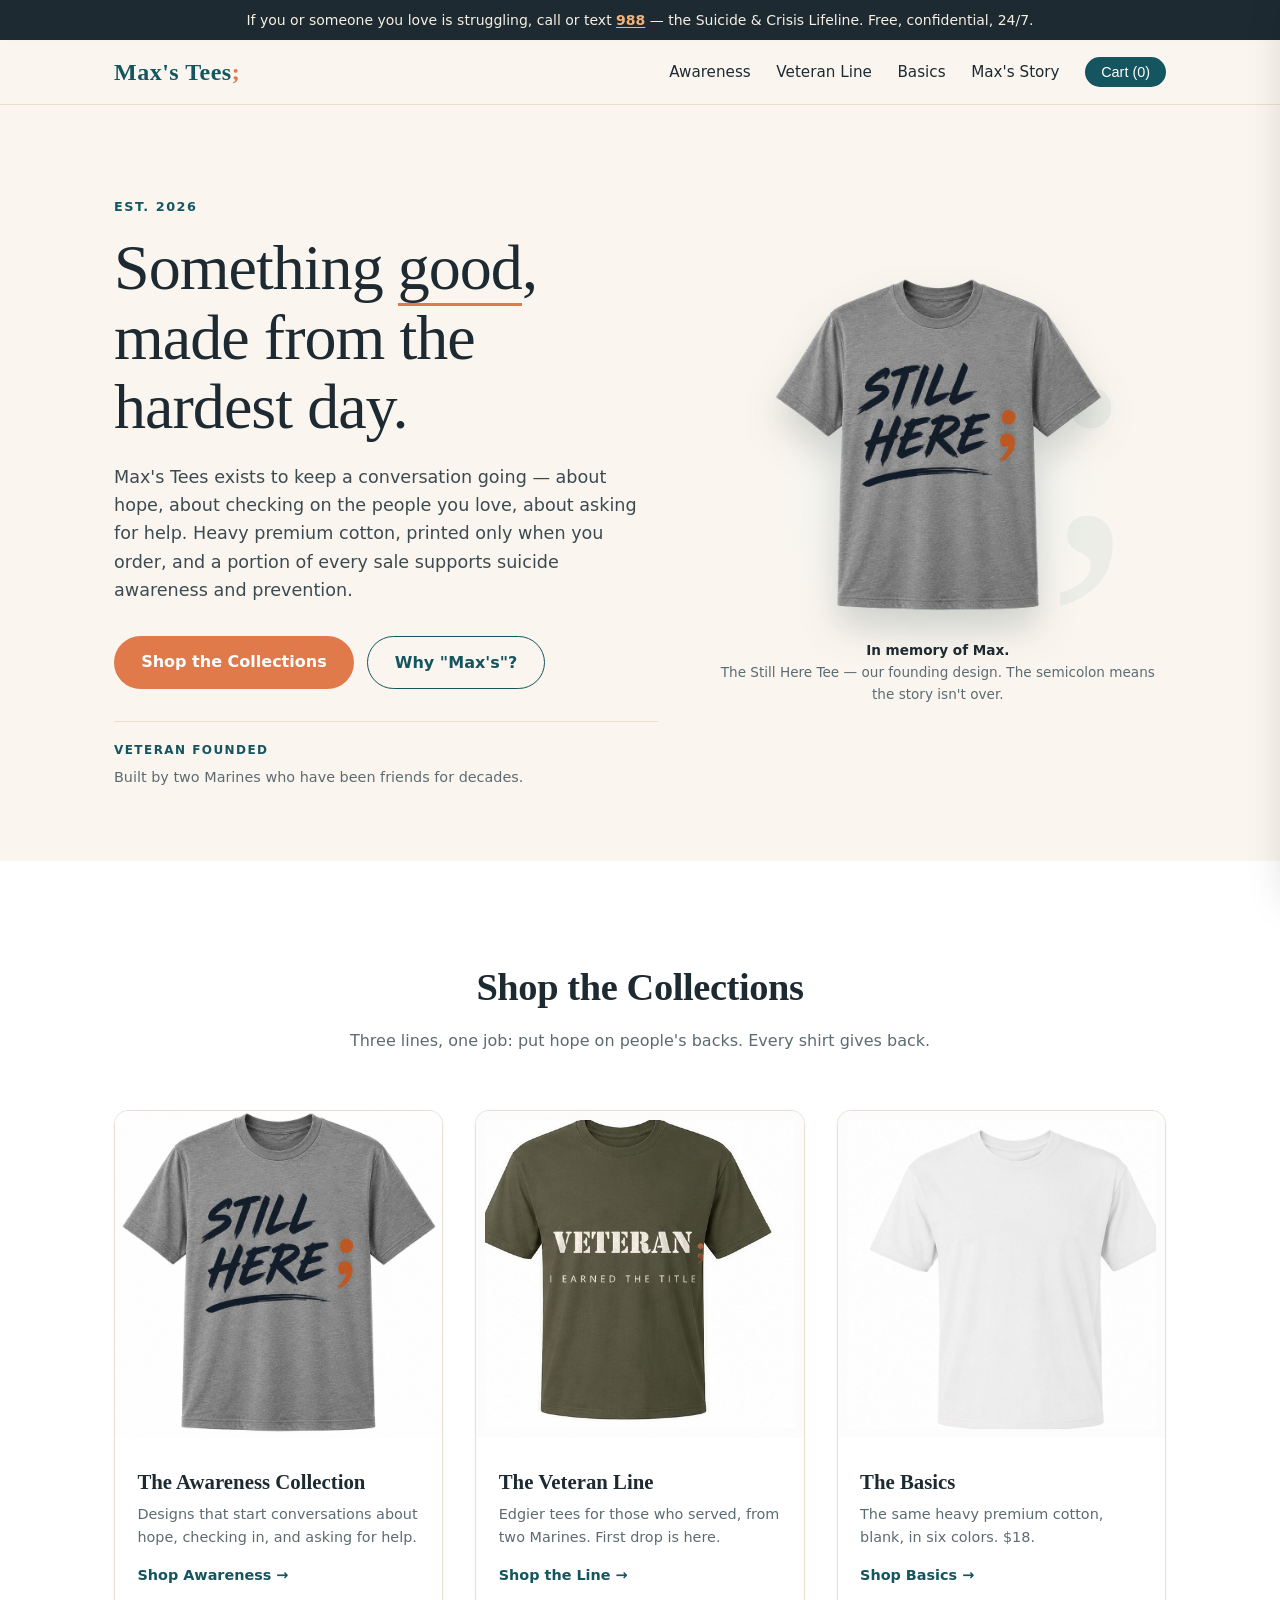
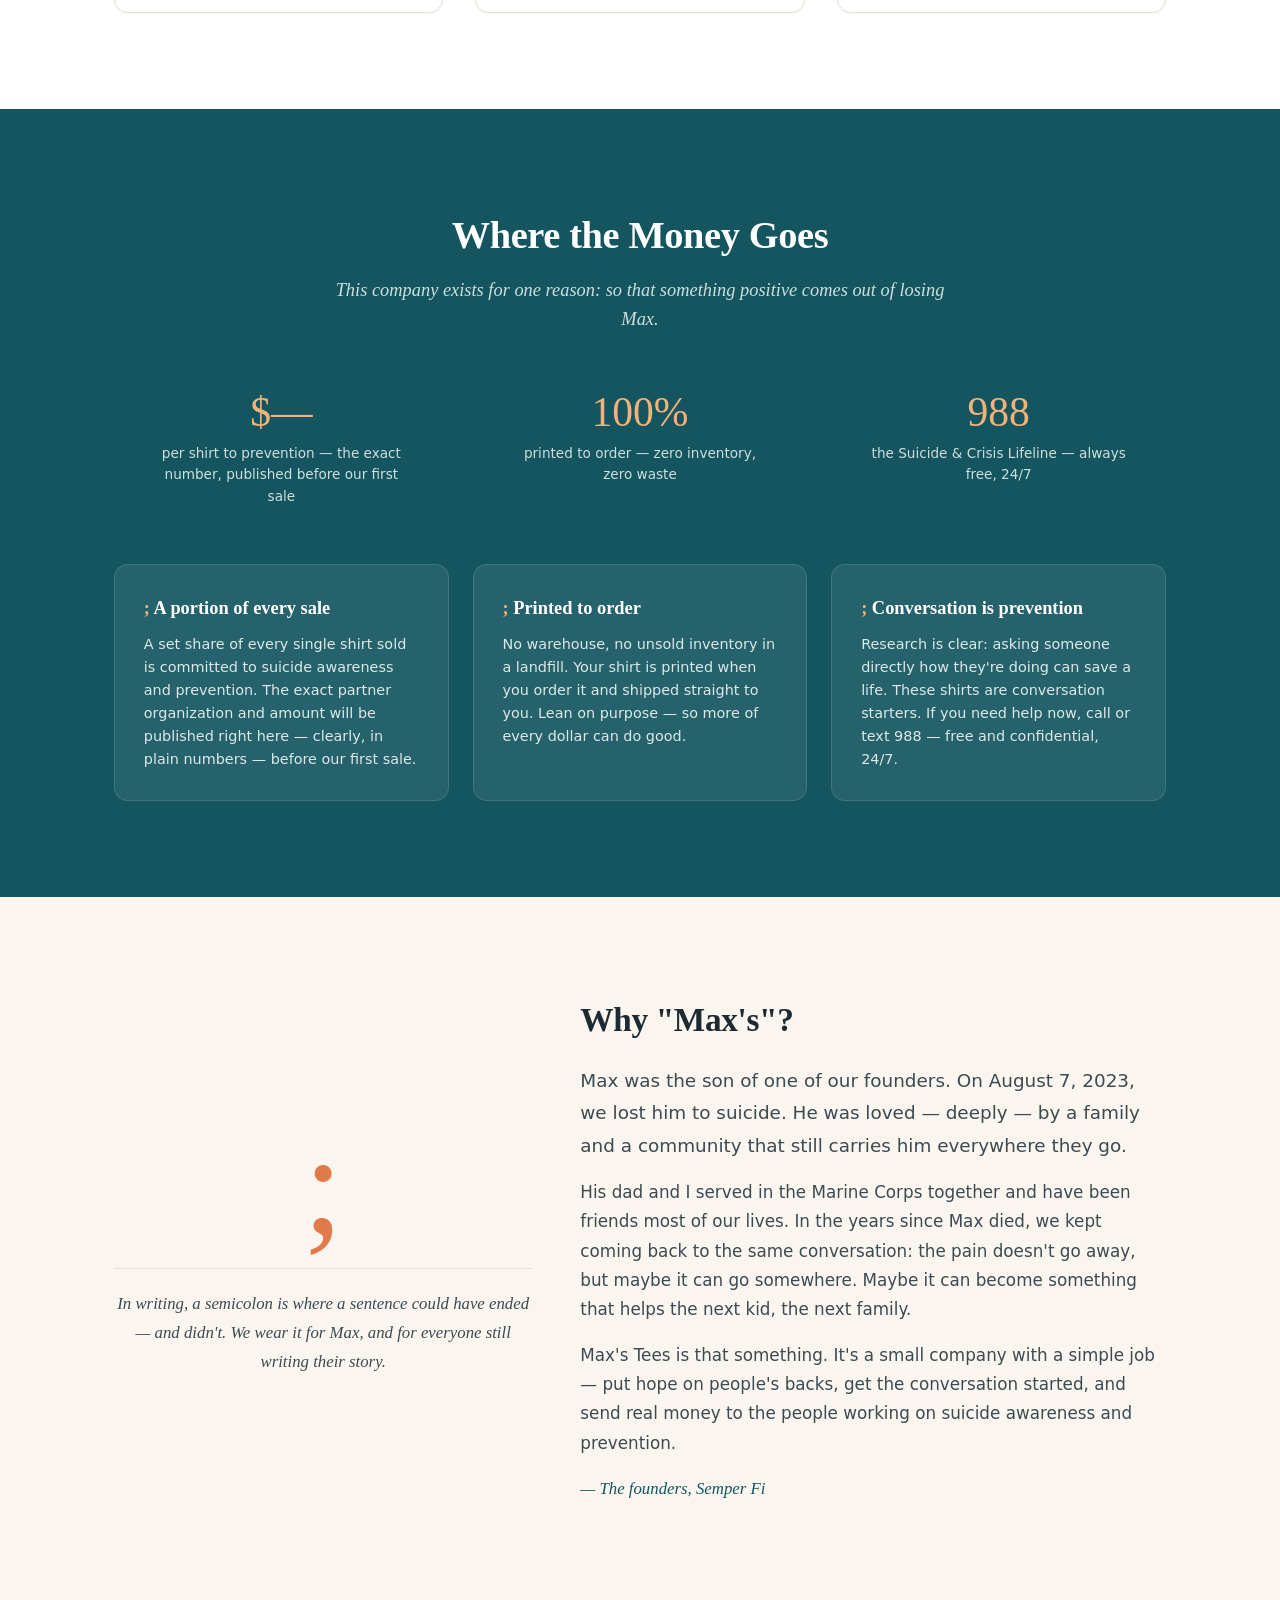
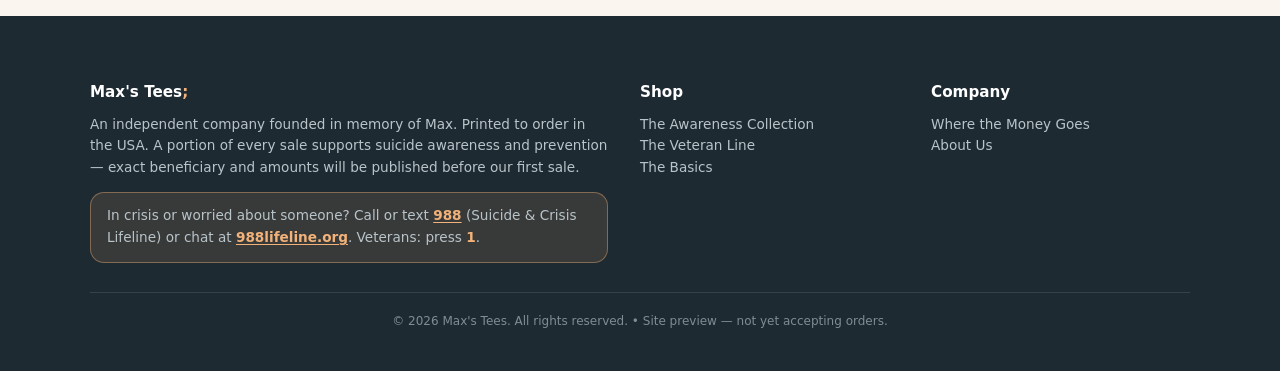
==== commit 2c11356c: "Veteran Line first drop: six placeholder mockups (VetFriends-informed themes) on Jeff's blank shirts" ====
--- a/index.html
+++ b/index.html
@@ -65,11 +65,11 @@
           </div>
         </a>
         <a class="cattile" href="veteran-line.html">
-          <img src="img/basic-olive.jpg" alt="The Veteran Line — military green tee">
+          <img src="img/vet-earned-title.jpg" alt="The Veteran Line — military green VETERAN; tee">
           <div class="ct-body">
             <h3>The Veteran Line</h3>
-            <p>Edgier tees for those who served, from two Marines. First drop in the works.</p>
-            <span>Preview the Line &rarr;</span>
+            <p>Edgier tees for those who served, from two Marines. First drop is here.</p>
+            <span>Shop the Line &rarr;</span>
           </div>
         </a>
         <a class="cattile" href="basics.html">
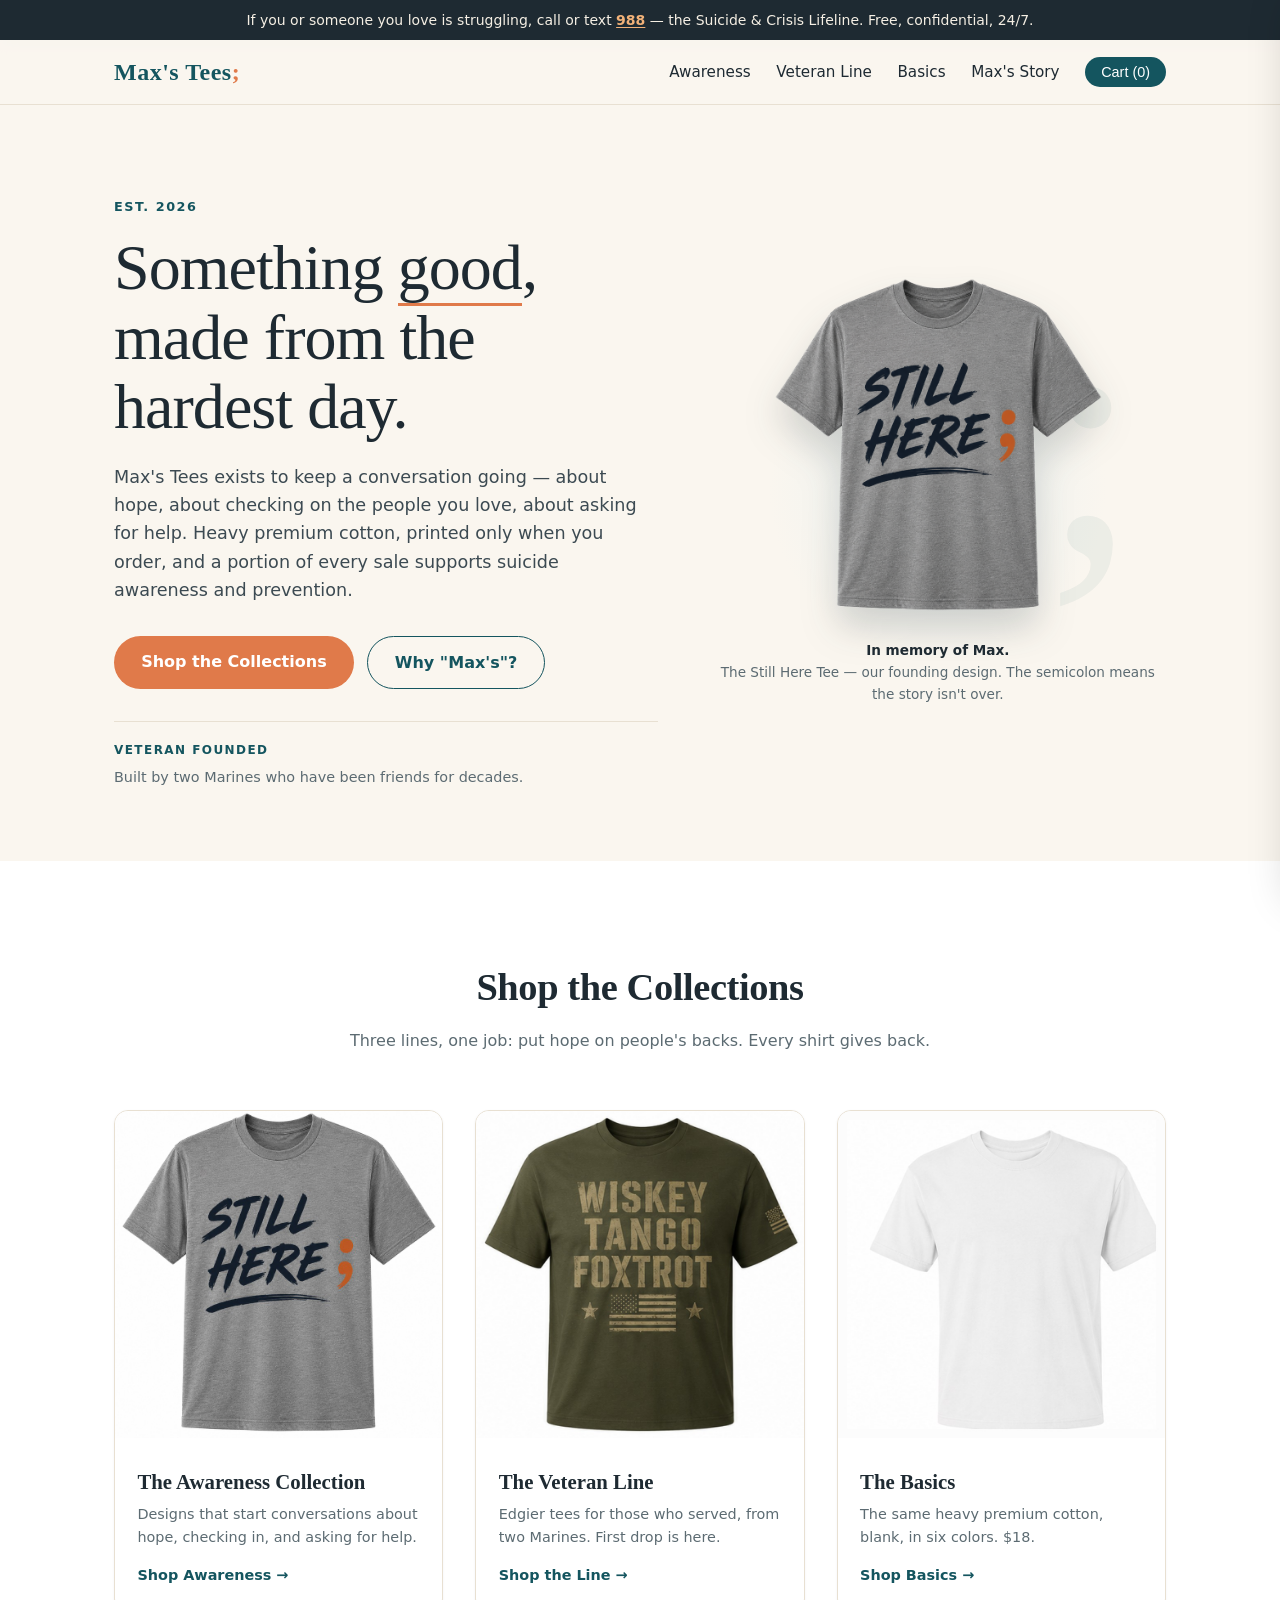
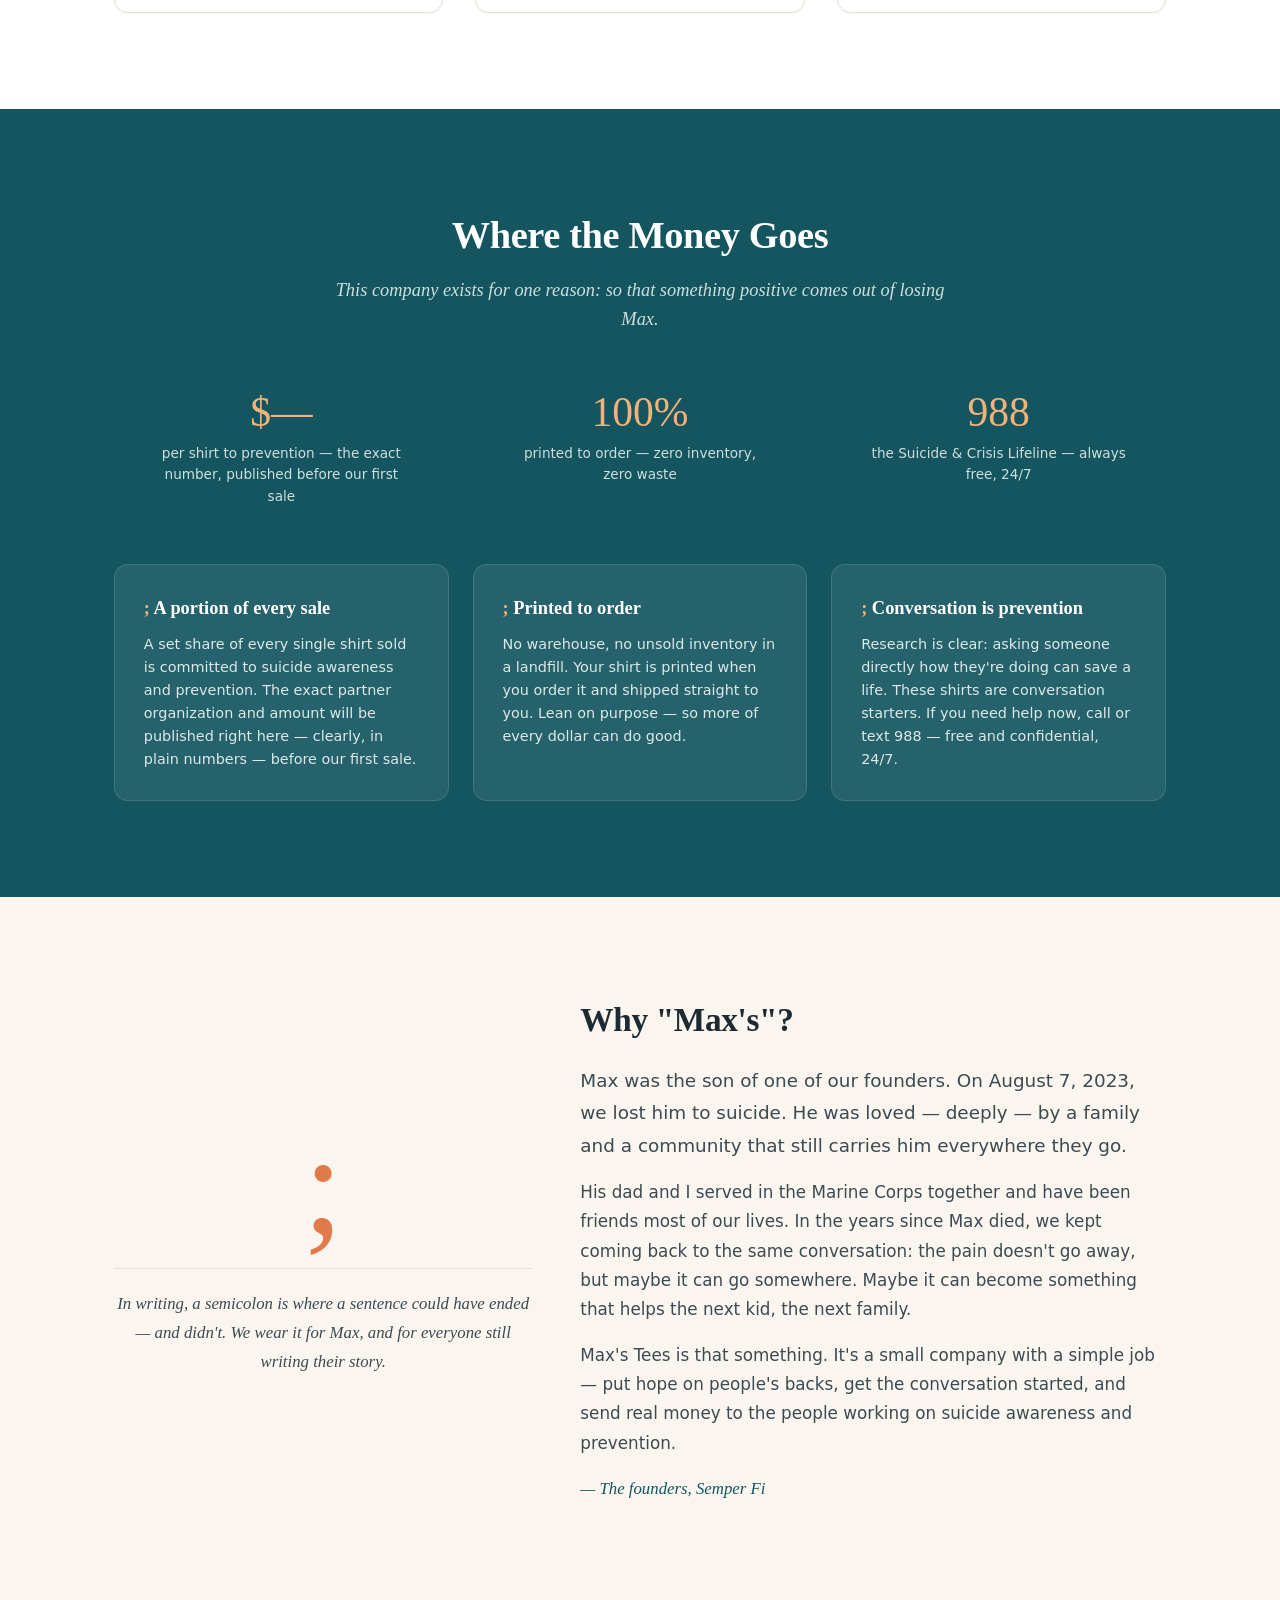
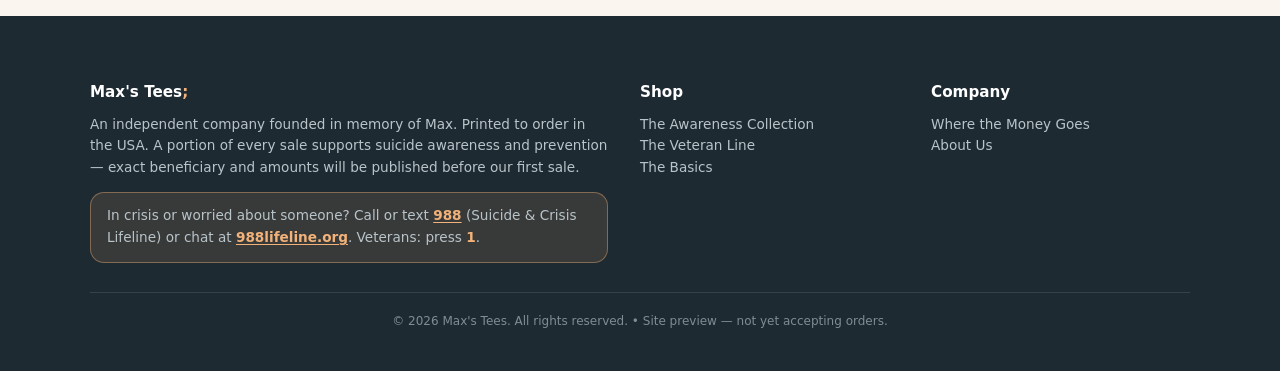
==== commit 01677c5d: "Veteran Line: Jeff's WTF art replaces Earned the Title (gray WTF retired), Shellback replaces Vetera" ====
--- a/index.html
+++ b/index.html
@@ -65,7 +65,7 @@
           </div>
         </a>
         <a class="cattile" href="veteran-line.html">
-          <img src="img/vet-earned-title.jpg" alt="The Veteran Line — military green VETERAN; tee">
+          <img src="img/vet-wtf.jpg" alt="The Veteran Line — military green Whiskey Tango Foxtrot tee">
           <div class="ct-body">
             <h3>The Veteran Line</h3>
             <p>Edgier tees for those who served, from two Marines. First drop is here.</p>
